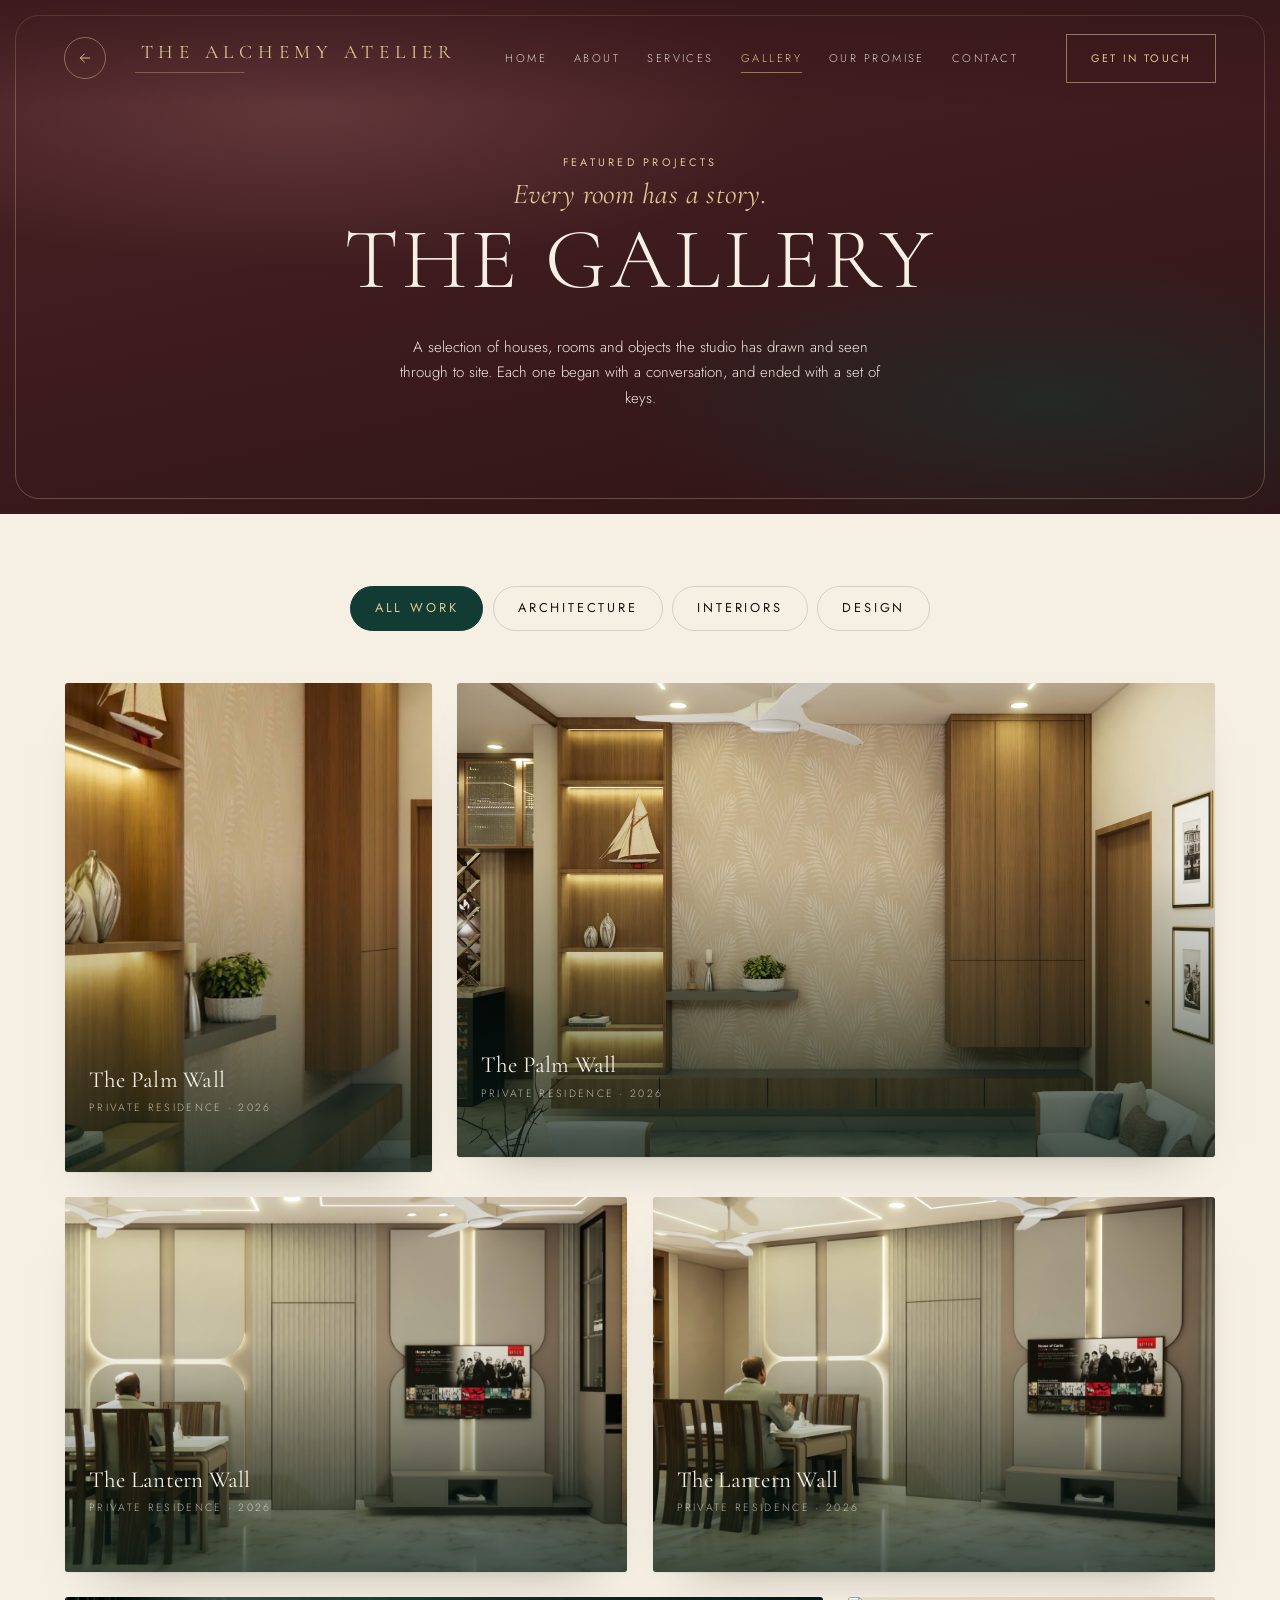
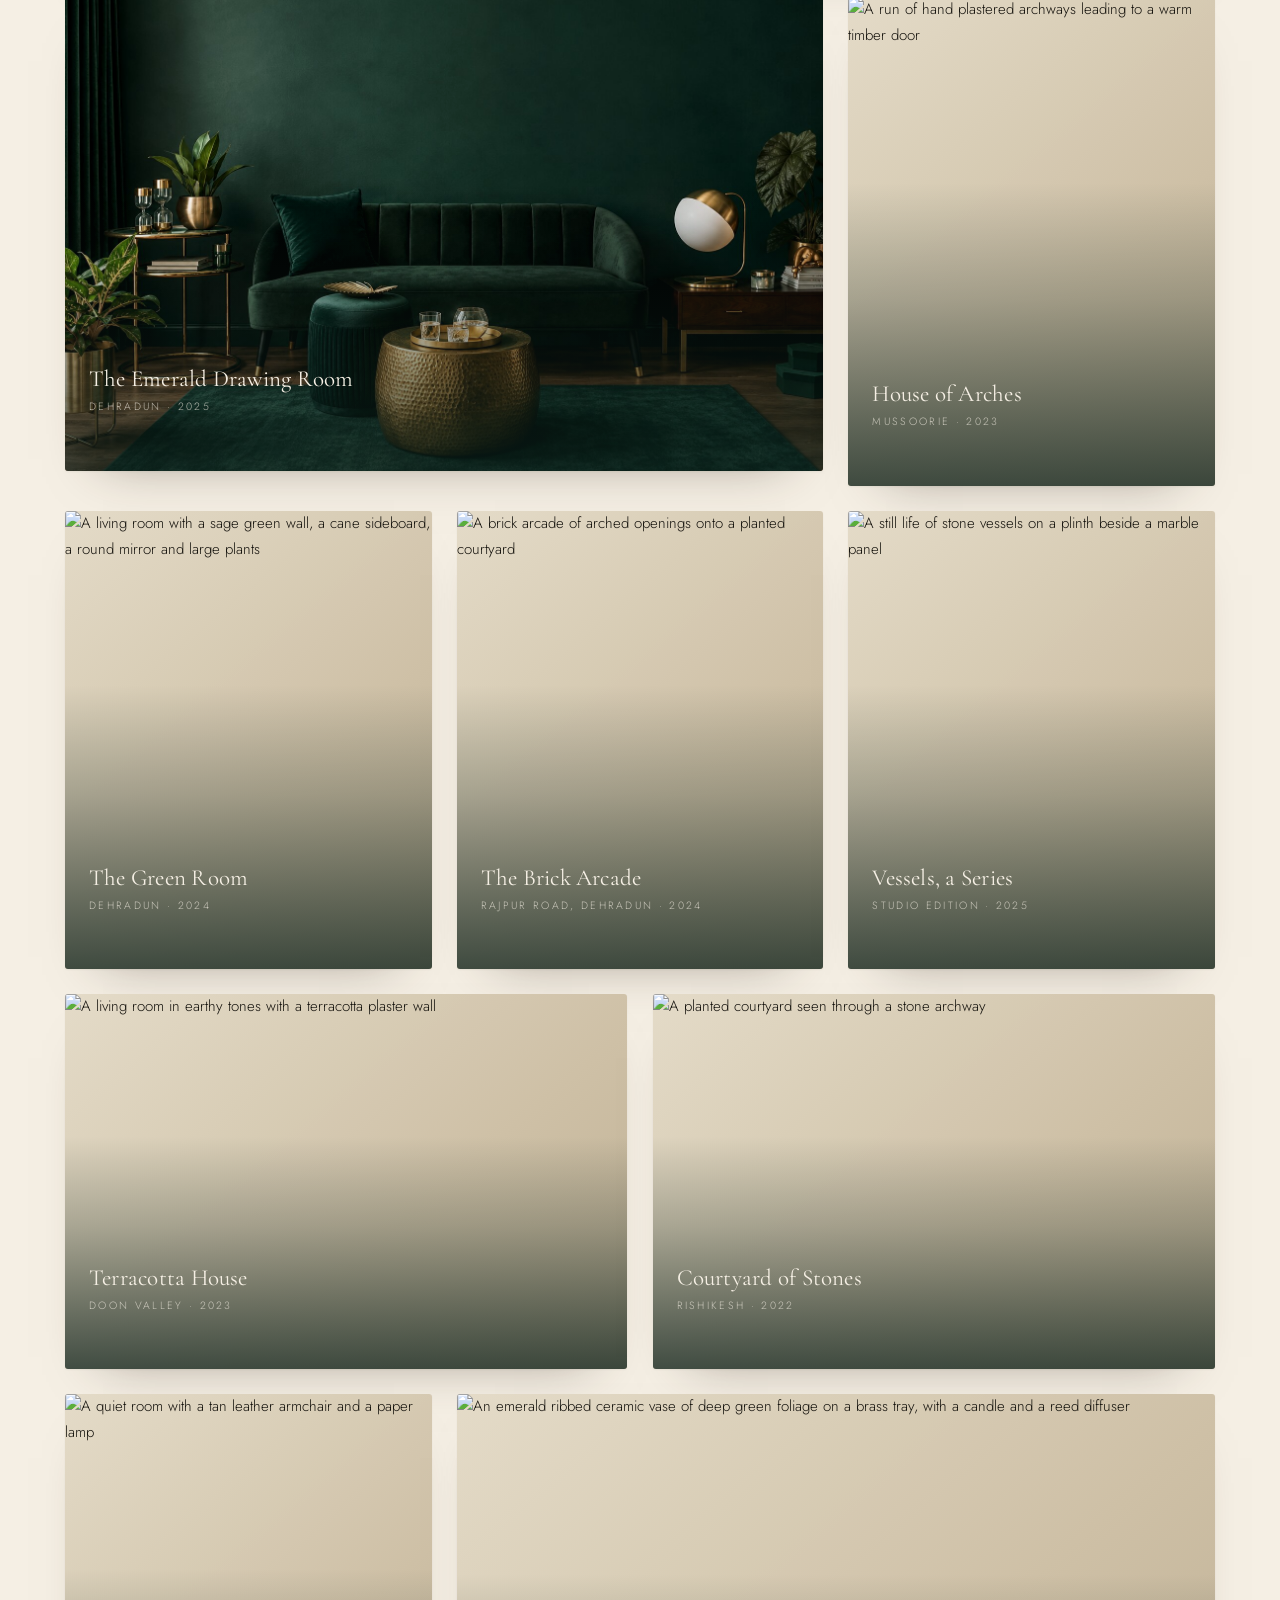
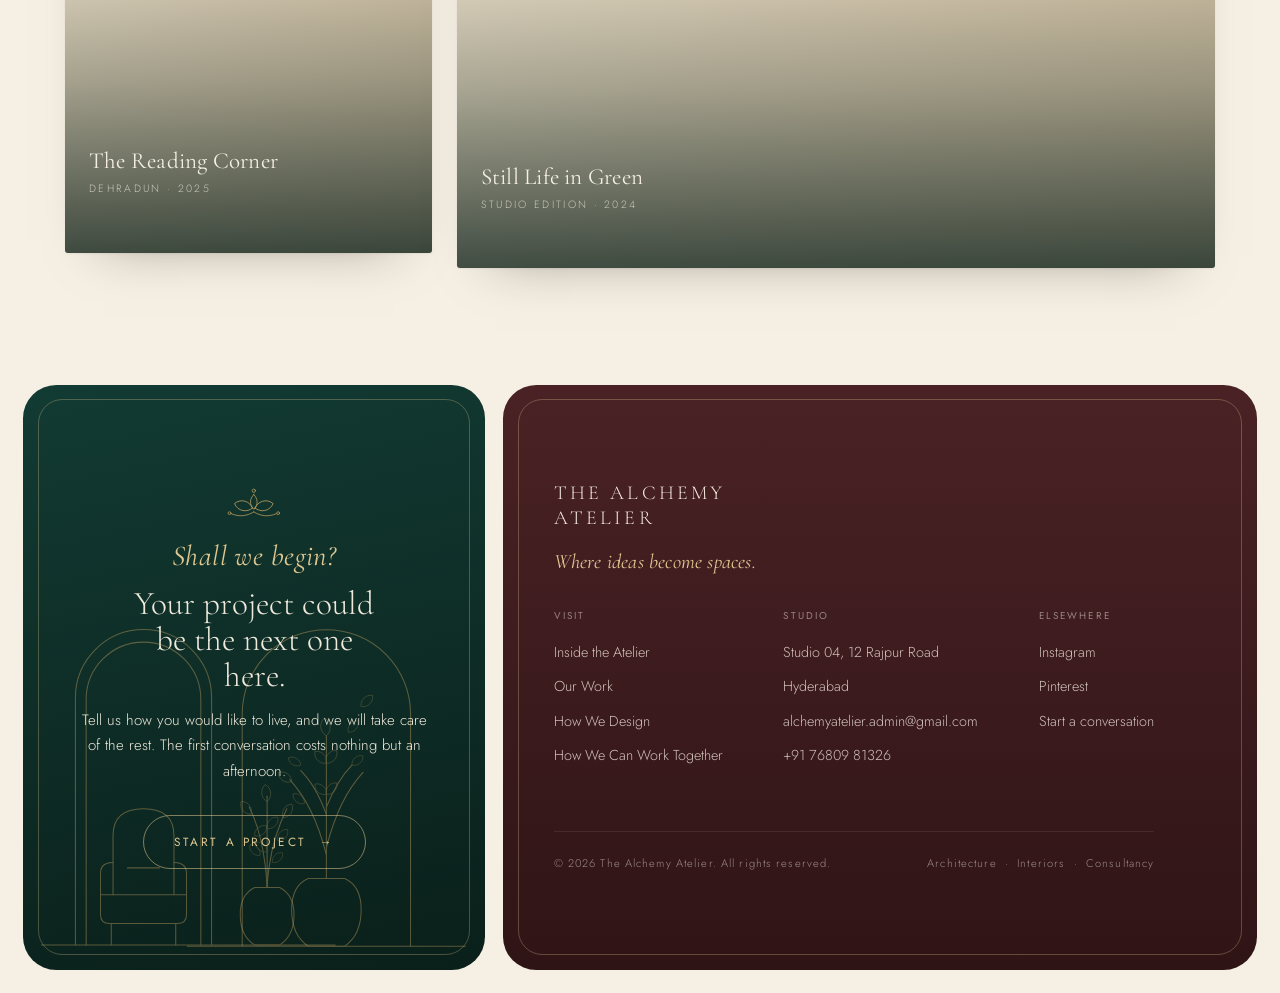
==== gallery.html @ 31952b34 "Footer: even column spacing, clear of the floating buttons" ====
<!DOCTYPE html>
<html lang="en">
<head>
<meta charset="UTF-8">
<meta name="viewport" content="width=device-width, initial-scale=1, viewport-fit=cover">
<title>Gallery · The Alchemy Atelier</title>
<meta name="description" content="Featured projects from The Alchemy Atelier: architecture, interiors and design, drawn slowly and built to age well.">
<link rel="preconnect" href="https://fonts.googleapis.com">
<link rel="preconnect" href="https://fonts.gstatic.com" crossorigin>
<link href="https://fonts.googleapis.com/css2?family=Cormorant+Garamond:ital,wght@0,300;0,400;0,500;0,600;1,300;1,400;1,500&family=Jost:wght@200;300;400;500&display=swap" rel="stylesheet">
<style>
/* ============================================================
   THE ALCHEMY ATELIER · GALLERY
   the same three surfaces as the home page: maroon at the entrance,
   cream for the work itself, emerald for the studio's voice
   ============================================================ */
:root{
  --emerald:#123B33;
  --emerald-deep:#0B2721;
  --emerald-soft:#1C5347;
  --emerald-shade:#0A1F1A;
  --maroon:#4A2225;
  --maroon-deep:#2F1416;
  --maroon-soft:#7B4A4E;
  --gold:#C0A062;
  --gold-soft:#DFC791;
  --cream:#F5EFE4;
  --cream-2:#E9E0CF;
  --cream-3:#DCD0B9;
  --ink:#17150F;

  --fg:var(--ink);
  --bg:var(--cream);
  --hair:rgba(23,21,15,.14);
  --accent:#8A6729;        /* gold, darkened so it holds up on cream */
  --bronze:#C08B4A;
  --charcoal:#2B2620;

  --serif:'Cormorant Garamond',Georgia,'Times New Roman',serif;
  --sans:'Jost',-apple-system,BlinkMacSystemFont,'Segoe UI',Helvetica,Arial,sans-serif;

  --pad:clamp(1.25rem,5vw,5.5rem);
  --sec:clamp(4.5rem,9vw,7.5rem);
  --ease:cubic-bezier(.19,1,.22,1);
  --tracking:.22em;
  --tracking-wide:.3em;
}
*{box-sizing:border-box;margin:0;padding:0}
html{-webkit-text-size-adjust:100%;scroll-behavior:smooth}
html.is-locked,body.is-locked{overflow:hidden}
body{
  background:var(--bg);color:var(--fg);
  font-family:var(--sans);font-weight:300;
  font-size:clamp(15px,1.02vw,17px);line-height:1.7;
  overflow-x:hidden;-webkit-font-smoothing:antialiased;
}
img{display:block;max-width:100%;height:auto;background:linear-gradient(140deg,#e3d9c6,#cdbfa4 60%,#bdae91)}
a{color:inherit;text-decoration:none}
button{font:inherit;color:inherit;background:none;border:0;cursor:pointer}
::selection{background:var(--gold);color:#17150F}

.wrap{max-width:1440px;margin-inline:auto;padding-inline:var(--pad)}
section{position:relative;padding-block:var(--sec)}
.sr{position:absolute;width:1px;height:1px;overflow:hidden;clip:rect(0 0 0 0);white-space:nowrap}
.t-maroon{background:var(--maroon);color:#F4E9E0}
.t-cream{background:var(--cream);color:var(--ink)}
.t-emerald{background:var(--emerald);color:#EFE9DC}
.t-maroon,.t-emerald{--accent:var(--gold);--hair:rgba(245,239,228,.16)}

.eyebrow{font-size:.68rem;letter-spacing:var(--tracking-wide);text-transform:uppercase;font-weight:400;opacity:.72}
.panel-frame{
  position:absolute;inset:clamp(9px,1.15vw,18px);z-index:6;pointer-events:none;
  border:1px solid rgba(223,199,145,.3);border-radius:clamp(13px,1.9vw,28px);
}

/* ---------- buttons ---------- */
.btn{
  --bc:currentColor;
  display:inline-flex;align-items:center;gap:.8rem;
  padding:1rem 1.9rem;border:1px solid var(--bc);border-radius:999px;
  font-size:.74rem;letter-spacing:var(--tracking);text-transform:uppercase;font-weight:400;
  position:relative;overflow:hidden;isolation:isolate;
  transition:color .6s var(--ease),border-color .6s var(--ease);
}
.btn::after{content:"";position:absolute;inset:0;z-index:-1;background:var(--gold);
  transform:scaleX(0);transform-origin:left;transition:transform .6s var(--ease)}
.btn:hover{color:#17150F;border-color:var(--gold)}
.btn:hover::after{transform:scaleX(1)}
.btn .arw{transition:transform .5s var(--ease)}
.btn:hover .arw{transform:translateX(5px)}

/* ---------- reveal ---------- */
[data-reveal]{opacity:0;transform:translateY(12px);transition:opacity .6s var(--ease),transform .6s var(--ease)}
[data-reveal].is-in{opacity:1;transform:none}
[data-reveal][data-delay="1"]{transition-delay:.06s}
[data-reveal][data-delay="2"]{transition-delay:.12s}
[data-reveal][data-delay="3"]{transition-delay:.18s}
[data-reveal][data-delay="4"]{transition-delay:.24s}
[data-reveal][data-delay="5"]{transition-delay:.3s}

/* ============================================================
   HEADER · the same chrome the home page wears
   ============================================================ */
.hdr{
  position:fixed;top:0;left:0;right:0;z-index:120;isolation:isolate;
  display:flex;align-items:center;justify-content:space-between;gap:1rem;
  /* the extra top padding keeps the button clear of the panel frame's line */
  padding:2.1rem var(--pad) 1.15rem;color:var(--cream);
  border-bottom:1px solid transparent;
  transition:transform .6s var(--ease),background .6s var(--ease),padding .6s var(--ease),border-color .6s;
}
.hdr::before{content:"";position:absolute;inset:0;z-index:-1;pointer-events:none;
  background:linear-gradient(180deg,rgba(47,20,22,.55),transparent);transition:opacity .6s var(--ease)}
.hdr.solid::before{opacity:0}
.hdr.solid{background:rgba(47,20,22,.95);backdrop-filter:blur(14px);padding-block:.85rem;
  border-color:rgba(223,199,145,.18)}
.hdr.hide{transform:translateY(-102%)}
/* the way back, in the top left corner */
.back{
  flex:none;width:42px;height:42px;border-radius:50%;display:grid;place-items:center;
  border:1px solid rgba(223,199,145,.45);color:var(--gold-soft);
  transition:background .45s var(--ease),color .45s var(--ease),border-color .45s var(--ease);
}
.back svg{width:40%;height:auto;fill:none;stroke:currentColor;stroke-width:1.4;stroke-linecap:round;stroke-linejoin:round}
.back:hover{background:var(--gold);border-color:var(--gold);color:var(--maroon-deep)}
.back:focus-visible{outline:2px solid var(--gold-soft);outline-offset:3px}
.back + .brand{margin-right:auto;margin-left:clamp(.2rem,1vw,.8rem)}
.brand{display:block;line-height:1;flex:0 0 auto}
.brand__name{display:block;font-family:var(--serif);font-weight:400;
  font-size:clamp(.95rem,1.5vw,1.22rem);letter-spacing:.3em;text-indent:.3em;
  text-transform:uppercase;color:var(--gold-soft);white-space:nowrap}
.brand__rule{display:block;width:100%;height:1px;margin-top:.62rem;background:currentColor;
  color:var(--gold);opacity:.45;transform:scaleX(.34);transform-origin:left;
  transition:transform .6s var(--ease),opacity .6s var(--ease)}
.brand:hover .brand__rule{transform:scaleX(1);opacity:.8}
@media (max-width:420px){.brand__name{letter-spacing:.2em;text-indent:.2em;font-size:.82rem}}

.nav{display:flex;flex:1;align-items:center;justify-content:center;gap:clamp(1rem,2.1vw,2.1rem)}
.nav a{font-size:.7rem;letter-spacing:var(--tracking);text-transform:uppercase;opacity:.85;
  position:relative;padding:.3rem 0;white-space:nowrap}
.nav a::after{content:"";position:absolute;left:0;bottom:0;height:1px;width:100%;background:var(--gold);
  transform:scaleX(0);transform-origin:right;transition:transform .5s var(--ease)}
.nav a:hover{opacity:1}
.nav a:hover::after{transform:scaleX(1);transform-origin:left}
.nav a.is-active{opacity:1;color:var(--gold-soft)}
.nav a.is-active::after{transform:scaleX(1);transform-origin:left;opacity:.7}
.hdr>.btn{border-radius:0;padding:.9rem 1.5rem;font-size:.68rem;
  border-color:rgba(223,199,145,.55);color:var(--gold-soft)}
.hdr>.btn:hover{color:var(--ink);border-color:var(--gold)}
.burger{display:none;width:44px;height:44px;border:1px solid rgba(223,199,145,.4);
  gap:5px;flex-direction:column;align-items:center;justify-content:center}
.burger span{display:block;width:16px;height:1px;background:currentColor;transition:.4s var(--ease)}
.burger.open span:nth-child(1){transform:translateY(3px) rotate(45deg)}
.burger.open span:nth-child(2){transform:translateY(-3px) rotate(-45deg)}

@media (max-width:1080px){
  /* the menu is a fixed panel, so the header must not become its containing
     block: a transform or a backdrop-filter here would size the panel to the
     header strip and the closed menu would hang over the page */
  .hdr{transition:background .6s var(--ease),padding .6s var(--ease),
    border-color .6s,top .6s var(--ease)}
  .hdr.solid{background:rgba(47,20,22,.97);-webkit-backdrop-filter:none;backdrop-filter:none}
  .hdr.hide{transform:none;top:-140px}
  .nav{position:fixed;inset:0;background:var(--maroon-deep);flex-direction:column;
    justify-content:center;gap:1.7rem;transform:translateY(-100%);visibility:hidden;
    transition:transform .8s var(--ease),visibility 0s linear .8s;z-index:-1;color:var(--cream)}
  .nav.open{transform:none;visibility:visible;transition:transform .8s var(--ease),visibility 0s}
  .nav a{font-size:1rem;letter-spacing:var(--tracking-wide)}
  .hdr>.btn{display:none}
  .burger{display:flex}
}

/* ============================================================
   THE ENTRANCE · a maroon band, the way the footer closes the site
   ============================================================ */
.top{
  position:relative;isolation:isolate;overflow:hidden;
  background:linear-gradient(168deg,var(--maroon) 0%,var(--maroon-deep) 100%);
  color:#F4E9E0;
  padding-block:clamp(9rem,17vh,12rem) clamp(4rem,8vw,6.5rem);
  text-align:center;
}
/* the mauve in the logo's wing, drifting behind the title */
.top::before{
  content:"";position:absolute;inset:0;z-index:-1;pointer-events:none;
  background:
    radial-gradient(58% 46% at 24% 22%,rgba(123,74,78,.55),transparent 66%),
    radial-gradient(52% 44% at 82% 78%,rgba(18,59,51,.5),transparent 64%);
}
.top__eyebrow{color:var(--gold-soft);opacity:.85}
.top__script{font-family:var(--serif);font-style:italic;font-weight:400;
  font-size:clamp(1.2rem,2.3vw,1.8rem);letter-spacing:.015em;
  line-height:1.3;color:var(--gold-soft);margin-top:.2rem}
.top__ttl{
  font-family:var(--serif);font-weight:300;text-transform:uppercase;
  font-size:clamp(2.5rem,7vw,5.4rem);line-height:1.03;letter-spacing:.045em;
  color:var(--cream);margin-top:.2rem;
}
.top__lead{max-width:56ch;margin:clamp(1.2rem,2.6vw,1.9rem) auto 0;opacity:.82}
.top__crumb{margin-top:clamp(1.6rem,3vw,2.4rem);font-size:.68rem;
  letter-spacing:var(--tracking);text-transform:uppercase;opacity:.6}
.top__crumb a:hover{color:var(--gold-soft)}
.top__crumb i{font-style:normal;margin:0 .6rem;color:var(--gold)}

/* ============================================================
   THE FILTERS
   ============================================================ */
.gal{padding-block:clamp(3rem,6vw,4.5rem) var(--sec)}
.filters{
  display:flex;flex-wrap:wrap;gap:.6rem;justify-content:center;
  margin-bottom:clamp(2rem,4vw,3.2rem);
}
.filter{
  padding:.68rem 1.5rem;border:1px solid var(--hair);border-radius:999px;
  font-size:.8rem;letter-spacing:var(--tracking);text-transform:uppercase;font-weight:400;
  color:var(--ink);opacity:1;
  transition:border-color .5s var(--ease),color .5s var(--ease),background .5s var(--ease),opacity .5s var(--ease);
}
.filter:hover{border-color:var(--bronze)}
.filter[aria-pressed="true"]{
  background:var(--emerald);border-color:var(--emerald);color:var(--gold-soft);
}
.gal__count{text-align:center;margin-bottom:clamp(1.6rem,3vw,2.4rem);
  font-size:.7rem;letter-spacing:var(--tracking);text-transform:uppercase;opacity:.5}

/* ============================================================
   THE GRID · twelve columns, tiles of three widths
   ============================================================ */
.grid{display:grid;grid-template-columns:repeat(12,1fr);gap:clamp(.9rem,1.8vw,1.6rem)}
.tile{grid-column:span 4;position:relative}
.tile--wide{grid-column:span 8}
.tile--half{grid-column:span 6}
@media (max-width:1024px){
  .tile,.tile--wide,.tile--half{grid-column:span 6}
}
@media (max-width:620px){
  .tile,.tile--wide,.tile--half{grid-column:span 12}
}
/* a filtered-out tile leaves the flow, but only after it has faded */
.tile.is-out{display:none}

.tile__btn{
  display:block;width:100%;text-align:left;position:relative;
  border:1px solid transparent;border-radius:4px;
  transition:transform .7s var(--ease);
}
.tile__btn:focus-visible{outline:2px solid var(--accent);outline-offset:4px}
.tile__fig{
  position:relative;overflow:hidden;border-radius:3px;
  aspect-ratio:var(--ar,4/5);
  box-shadow:0 1px 2px rgba(58,44,34,.06),0 26px 50px -38px rgba(58,44,34,.5);
}
.tile__fig img{
  width:100%;height:100%;object-fit:cover;
  /* it sits at its own size, so the whole of the zoom is seen on hover */
  transform:scale(1);filter:saturate(.95) contrast(1.02);
  transition:transform .9s var(--ease),filter .8s var(--ease);
}
/* the emerald rises out of the foot of the picture, carrying the name */
.tile__fig::after{
  content:"";position:absolute;inset:0;pointer-events:none;
  background:linear-gradient(180deg,transparent 38%,rgba(10,31,26,.28) 62%,rgba(10,31,26,.86) 100%);
  opacity:.85;transition:opacity .8s var(--ease);
}
.tile__frame{
  position:absolute;inset:10px;z-index:3;pointer-events:none;
  border:1px solid rgba(223,199,145,.42);border-radius:2px;
  opacity:0;transform:scale(1.02);
  transition:opacity .7s var(--ease),transform .7s var(--ease);
}
.tile__tag{
  position:absolute;top:14px;left:14px;z-index:3;
  padding:.36rem .8rem;border:1px solid rgba(223,199,145,.5);border-radius:999px;
  background:rgba(10,31,26,.5);color:var(--gold-soft);
  font-size:.6rem;letter-spacing:var(--tracking);text-transform:uppercase;
  opacity:0;transform:translateY(-6px);
  transition:opacity .6s var(--ease),transform .6s var(--ease);
}
.tile__cap{
  position:absolute;left:0;right:0;bottom:0;z-index:3;
  padding:clamp(1rem,2vw,1.5rem);color:var(--cream);
}
.tile__name{font-family:var(--serif);font-weight:400;
  font-size:clamp(1.15rem,1.8vw,1.6rem);line-height:1.15;letter-spacing:.01em}
.tile__meta{margin-top:.35rem;font-size:.66rem;letter-spacing:var(--tracking);
  text-transform:uppercase;opacity:.7}
.tile__more{
  display:inline-flex;align-items:center;gap:.5rem;margin-top:.7rem;
  font-size:.62rem;letter-spacing:var(--tracking);text-transform:uppercase;
  color:var(--gold-soft);opacity:0;transform:translateY(6px);
  transition:opacity .6s var(--ease),transform .6s var(--ease);
}
@media (hover:hover){
  .tile__btn:hover .tile__fig img{transform:scale(1.11);filter:saturate(1) contrast(1.04)}
  .tile__btn:hover .tile__fig::after{opacity:1}
  .tile__btn:hover .tile__frame{opacity:1;transform:none}
  .tile__btn:hover .tile__tag{opacity:1;transform:none}
  .tile__btn:hover .tile__more{opacity:1;transform:none}
}
/* without hover the marks simply stay on, so nothing is hidden on a phone */
@media (hover:none){
  .tile__frame,.tile__tag{opacity:1;transform:none}
}

/* ============================================================
   THE LIGHTBOX
   ============================================================ */
.lb{
  position:fixed;inset:0;z-index:200;display:grid;place-items:center;
  /* the foot is kept clear so the caption never runs into the counter */
  padding:clamp(1rem,4vw,3rem) clamp(1rem,4vw,3rem) clamp(3.4rem,7vh,4.6rem);
  background:rgba(10,31,26,.96);
  opacity:0;visibility:hidden;
  transition:opacity .5s var(--ease),visibility 0s linear .5s;
}
.lb.open{opacity:1;visibility:visible;transition:opacity .5s var(--ease),visibility 0s}
.lb__frame{position:absolute;inset:clamp(9px,1.15vw,18px);pointer-events:none;
  border:1px solid rgba(223,199,145,.22);border-radius:clamp(13px,1.9vw,28px)}
.lb__fig{
  max-width:min(1100px,100%);max-height:78vh;display:grid;place-items:center;
  transform:translateY(14px) scale(.985);transition:transform .6s var(--ease);
}
.lb.open .lb__fig{transform:none}
.lb__fig img{max-height:58vh;width:auto;object-fit:contain;
  border:1px solid rgba(223,199,145,.28);box-shadow:0 60px 120px -50px rgba(0,0,0,.9)}
.lb__cap{margin-top:1.2rem;text-align:center;color:var(--cream)}
.lb__name{font-family:var(--serif);font-weight:300;font-size:clamp(1.4rem,3vw,2.2rem);line-height:1.15}
.lb__meta{margin-top:.4rem;font-size:.66rem;letter-spacing:var(--tracking);
  text-transform:uppercase;color:var(--gold-soft);opacity:.85}
.lb__note{margin-top:.7rem;max-width:56ch;margin-inline:auto;opacity:.72;font-size:.95rem}
.lb__btn{
  position:absolute;width:52px;height:52px;border:1px solid rgba(223,199,145,.4);
  border-radius:50%;color:var(--gold-soft);display:grid;place-items:center;
  transition:background .5s var(--ease),color .5s var(--ease),border-color .5s var(--ease)}
.lb__btn:hover{background:var(--gold);color:var(--emerald-deep);border-color:var(--gold)}
.lb__btn svg{width:20px;height:20px;fill:none;stroke:currentColor;stroke-width:1.4;
  stroke-linecap:round;stroke-linejoin:round}
.lb__close{top:clamp(1.2rem,3vw,2.2rem);right:clamp(1.2rem,3vw,2.2rem)}
.lb__prev{left:clamp(.6rem,2vw,2.2rem);top:50%;transform:translateY(-50%)}
.lb__next{right:clamp(.6rem,2vw,2.2rem);top:50%;transform:translateY(-50%)}
.lb__n{position:absolute;bottom:clamp(1.2rem,3vw,2.2rem);left:50%;transform:translateX(-50%);
  font-size:.66rem;letter-spacing:var(--tracking);color:var(--cream);opacity:.5}
@media (max-width:900px){
  .lb__fig img{max-height:46vh}
  .lb__btn{width:44px;height:44px}
  /* the arrows used to float over the picture. on a phone the picture fills
     the screen, so they sat on the very thing you opened. they drop below it
     instead, either side of the counter, and within reach of a thumb */
  .lb{padding-bottom:clamp(5rem,11vh,6.2rem)}
  .lb__prev,.lb__next{top:auto;bottom:clamp(1rem,2.4vh,1.4rem);transform:none}
  .lb__prev{left:50%;right:auto;margin-left:-84px}
  .lb__next{right:50%;left:auto;margin-right:-84px}
  /* the counter sits between them, centred on the same line */
  .lb__n{bottom:clamp(1rem,2.4vh,1.4rem);height:44px;display:grid;place-items:center}
}

/* ============================================================
   THE CLOSING INVITATION
   ============================================================ */
.invite{
  position:relative;isolation:isolate;overflow:hidden;text-align:center;
  background:linear-gradient(168deg,var(--emerald) 0%,var(--emerald-shade) 100%);
  color:#EFE9DC;
  /* a turned box, like the footer, with a breath of cream between the two */
  border-radius:clamp(20px,2.6vw,40px);
  margin-bottom:clamp(1.1rem,2.6vw,2.2rem);
}
.invite__script{font-family:var(--serif);font-style:italic;font-weight:400;
  font-size:clamp(1.2rem,2.3vw,1.8rem);letter-spacing:.015em;color:var(--gold-soft)}
.invite__ttl{font-family:var(--serif);font-weight:300;font-size:clamp(2rem,4.4vw,3.4rem);
  line-height:1.08;margin-top:.3rem;max-width:18ch;margin-inline:auto}
.invite__lead{max-width:52ch;margin:.9rem auto 0;opacity:.8}
.invite .btn{margin-top:clamp(1.3rem,2.4vw,1.9rem);border-color:rgba(223,199,145,.55);color:var(--gold-soft)}
/* the room drawn in gold line, the way a plan is drawn before it is built:
   an arched mirror with a chair standing in it on one side, a niche and a
   vase of branches on the other, and a fleuron over the invitation */
.invite{padding-block:clamp(3rem,5.5vw,4.6rem)}
.invite .wrap{position:relative;z-index:2}
.invite__crest{
  display:block;width:clamp(72px,7vw,104px);height:auto;
  margin:0 auto clamp(.3rem,.8vw,.6rem);color:var(--gold);opacity:.85;
}
.invite__art{
  position:absolute;bottom:0;z-index:0;pointer-events:none;
  height:min(78%,430px);width:auto;color:var(--gold);opacity:.44;
}
.invite__art--l{left:clamp(-2.5rem,1vw,3rem)}
.invite__art--r{right:clamp(-2.5rem,1vw,3rem)}
.invite__art .ln,.invite__crest .ln{
  fill:none;stroke:currentColor;stroke-width:1.15;stroke-linecap:round;stroke-linejoin:round;
}
.invite__art .lv use{fill:none;stroke:currentColor;stroke-width:1.05;opacity:.9}
/* it steps back as the band narrows, and leaves the copy alone on a phone */
@media (max-width:1180px){.invite__art{opacity:.26;height:min(62%,330px)}}
@media (max-width:860px){.invite__art{display:none}}

/* ============================================================
   FOOTER
   ============================================================ */
.foot{
  position:relative;isolation:isolate;overflow:hidden;
  border-radius:clamp(20px,2.6vw,40px) clamp(20px,2.6vw,40px) 0 0;
  padding-block:clamp(3.5rem,8vw,6rem);
  background:linear-gradient(180deg,var(--maroon) 0%,var(--maroon-deep) 100%);
  color:#F4E9E0;
}
.foot>.panel-frame{
  inset:clamp(9px,1.15vw,18px) clamp(9px,1.15vw,18px) 0;
  border-bottom:0;border-radius:clamp(13px,1.9vw,28px) clamp(13px,1.9vw,28px) 0 0;
}
/* every column as wide as its words, with the space shared out evenly between them */
.foot__top{display:grid;grid-template-columns:repeat(4,auto);justify-content:space-between;
  gap:clamp(1.6rem,4vw,3rem)}
@media (max-width:820px){
  .foot__top{grid-template-columns:repeat(auto-fit,minmax(min(100%,190px),1fr));gap:2rem 1.6rem}
  .foot__top>:first-child{grid-column:1/-1}
}
.foot h5{font-size:.62rem;letter-spacing:var(--tracking);text-transform:uppercase;
  opacity:.5;margin-bottom:1rem;font-weight:400}
.foot ul{list-style:none;display:grid;gap:.6rem;font-size:.9rem;opacity:.8;overflow-wrap:anywhere}
/* the address and number are read whole, never broken across lines */
#footMail,#footTel{white-space:nowrap}
.foot li a:hover{color:var(--gold)}
.foot__mark{font-family:var(--serif);font-size:clamp(1.3rem,2.6vw,2rem);font-weight:300;
  letter-spacing:.2em;line-height:1.3}
.foot__hand{font-family:var(--serif);font-style:italic;font-weight:400;font-size:1.28rem;
  line-height:1.4;letter-spacing:.01em;color:var(--gold-soft);margin-top:1rem}
.foot__bar{margin-top:clamp(2.5rem,6vw,4rem);padding-top:1.4rem;border-top:1px solid rgba(245,239,228,.16);
  display:flex;justify-content:space-between;gap:1rem;flex-wrap:wrap;
  font-size:.7rem;opacity:.55;letter-spacing:.1em}

/* ============================================================
   THE FLOATING WAYS TO TALK · held back until the foot of the page
   ============================================================ */
.wa{
  /* set in from the edge by the footer's gold side line and a little more,
     so the buttons sit inside its frame rather than across it */
  position:fixed;right:calc(clamp(10px,1.8vw,30px) + clamp(9px,1.15vw,18px) + 12px);bottom:calc(clamp(10px,1.8vw,30px) + clamp(9px,1.15vw,18px) + 14px);z-index:130;
  display:flex;flex-direction:column;align-items:flex-end;gap:.7rem;
  opacity:0;transform:translateY(18px);transition:.8s var(--ease);pointer-events:none;
}
.wa.on{opacity:1;transform:none;pointer-events:auto}
.wa__btn{
  width:52px;height:52px;border-radius:50%;
  background:var(--emerald);color:var(--gold-soft);
  border:1px solid rgba(223,199,145,.35);
  display:grid;place-items:center;position:relative;
  box-shadow:0 18px 34px -18px rgba(0,0,0,.7);
  transition:background .5s var(--ease),color .5s var(--ease),border-color .5s var(--ease),transform .5s var(--ease);
}
.wa__btn:hover{background:var(--gold);color:var(--emerald-deep);border-color:var(--gold);transform:translateY(-2px)}
.wa__btn:focus-visible{outline:2px solid var(--gold);outline-offset:3px}
.wa__btn svg{width:22px;height:22px;fill:none;stroke:currentColor;stroke-width:1.4;
  stroke-linecap:round;stroke-linejoin:round}
.wa__btn--wa svg{width:25px;height:25px;fill:currentColor;stroke:none}
.wa__lbl{
  position:absolute;right:calc(100% + .7rem);top:50%;transform:translate(6px,-50%);
  white-space:nowrap;padding:.45rem .8rem;border-radius:999px;
  background:var(--emerald-deep);color:var(--gold-soft);border:1px solid rgba(223,199,145,.3);
  font-size:.62rem;letter-spacing:var(--tracking);text-transform:uppercase;
  opacity:0;pointer-events:none;transition:opacity .4s var(--ease),transform .4s var(--ease);
}
.wa__btn:hover .wa__lbl,.wa__btn:focus-visible .wa__lbl{opacity:1;transform:translateY(-50%)}
@media (max-width:640px){
  .wa{gap:.55rem}
  .wa__btn{width:46px;height:46px}
  .wa__btn svg{width:19px;height:19px}
  .wa__btn--wa svg{width:22px;height:22px}
  .wa__lbl{display:none}
}

@media (prefers-reduced-motion:reduce){
  html{scroll-behavior:auto}
  *,*::before,*::after{animation-duration:.001ms !important;transition-duration:.15s !important}
  [data-reveal]{opacity:1;transform:none}
}

/* ============================================================
   THE CLOSING PAIR · the invitation and the footer stand beside one
   another. as a full width band the emerald read as a shallow strip;
   given a column it has the proportions of the panels above it
   ============================================================ */
.close{
  display:grid;grid-template-columns:minmax(0,.38fr) minmax(0,.62fr);
  gap:clamp(10px,1.4vw,20px);align-items:stretch;
  margin:0 clamp(10px,1.8vw,30px) clamp(10px,1.8vw,30px);
}
@media (max-width:1040px){.close{grid-template-columns:minmax(0,1fr)}}
.close > .invite,.close > .foot{margin:0;border-radius:clamp(20px,2.6vw,40px)}
/* the invitation fills a tall panel now, so its words sit in the middle of it */
.close > .invite{display:grid;align-items:center}
/* the footer's frame closes on all four sides, following its new corner */
.close > .foot > .panel-frame{
  inset:clamp(9px,1.15vw,18px);border-bottom:1px solid rgba(223,199,145,.3);
  border-radius:clamp(13px,1.9vw,28px);
}
/* both panels are narrower than the page, so they carry their own gutter
   rather than the full page pad */
.close .wrap{max-width:none;padding-inline:clamp(1.4rem,2.6vw,2.8rem)}
/* the footer's words keep the same distance from its gold frame as on the home page */
.close .foot>.wrap{padding-inline:calc(clamp(9px,1.15vw,18px) + clamp(1.75rem,2.8vw,2.6rem))}
/* the floating buttons ride the right edge, so the words stop short of them */
@media (min-width:821px){.close .foot>.wrap{padding-right:calc(clamp(9px,1.15vw,18px) + 52px + 12px + 1.5rem)}}
.close .foot__top{gap:clamp(1.2rem,2.4vw,2rem)}
/* beside the invitation the footer is narrow, so until there is room for all
   four columns the name takes its own line and the three lists sit under it */
@media (min-width:821px) and (max-width:1400px){
  .close .foot__top{grid-template-columns:repeat(3,auto)}
  .close .foot__top>:first-child{grid-column:1/-1}
}
/* the studio's name has a narrower column to sit in, so it is set smaller
   rather than broken across three lines */
.close .foot__mark{font-size:clamp(1.15rem,1.55vw,1.55rem);letter-spacing:.16em}
.close > .invite .invite__ttl{font-size:clamp(1.8rem,2.6vw,2.6rem);max-width:16ch}
.close > .invite .invite__lead{max-width:40ch}
</style>
</head>
<body>

<header class="hdr" id="hdr">
  <a class="back" id="back" href="index.html" aria-label="Back">
    <svg viewBox="0 0 24 24" aria-hidden="true" focusable="false"><path d="M19 12H5M11 6l-6 6 6 6"/></svg>
  </a>
  <a class="brand" href="index.html#top" aria-label="The Alchemy Atelier, home">
    <span class="brand__name">The Alchemy Atelier</span>
    <span class="brand__rule" aria-hidden="true"></span>
  </a>
  <nav class="nav" id="nav" aria-label="Primary">
    <a href="index.html#top">Home</a>
    <a href="index.html#about">About</a>
    <a href="index.html#services">Services</a>
    <a href="gallery.html" class="is-active" aria-current="page">Gallery</a>
    <a href="index.html#trust">Our promise</a>
    <a href="index.html#talk">Contact</a>
  </nav>
  <a href="index.html#talk" class="btn">Get in touch</a>
  <button class="burger" id="burger" aria-label="Menu" aria-expanded="false" aria-controls="nav"><span></span><span></span></button>
</header>

<main id="top">

<!-- ============================================================ THE ENTRANCE ============================================================ -->
<section class="top">
  <span class="panel-frame" aria-hidden="true"></span>
  <div class="wrap">
    <p class="eyebrow top__eyebrow" data-reveal>Featured Projects</p>
    <p class="top__script" data-reveal data-delay="1">Every room has a story.</p>
    <h1 class="top__ttl" data-reveal data-delay="2">The Gallery</h1>
    <p class="top__lead" data-reveal data-delay="3">A selection of houses, rooms and objects the studio has drawn and seen through to site. Each one began with a conversation, and ended with a set of keys.</p>

  </div>
</section>

<!-- ============================================================ THE WORK ============================================================ -->
<section class="gal t-cream" id="work">
  <div class="wrap">

    <div class="filters" role="group" aria-label="Filter the gallery by discipline" data-reveal>
      <button class="filter" type="button" data-filter="all" aria-pressed="true">All work</button>
      <button class="filter" type="button" data-filter="architecture" aria-pressed="false">Architecture</button>
      <button class="filter" type="button" data-filter="interiors" aria-pressed="false">Interiors</button>
      <button class="filter" type="button" data-filter="design" aria-pressed="false">Design</button>
    </div>



    <div class="grid" id="grid">
      <!-- the studio's own work leads the wall: two residences, two views of each -->
      <article class="tile" data-cat="interiors" data-reveal>
        <button class="tile__btn" type="button" data-i="0">
          <figure class="tile__fig" style="--ar:3/4">
            <img src="Gallery/gallery-lit-timber-shelving.jpeg" alt="Timber shelving lit from within, holding a model yacht, glass vases and a small plant against palm leaf wallpaper" loading="lazy">
            <span class="tile__frame" aria-hidden="true"></span>
            <span class="tile__tag">Interiors</span>
            <figcaption class="tile__cap">
              <h2 class="tile__name">The Palm Wall</h2>
              <p class="tile__meta">Private residence &middot; 2026</p>
              <span class="tile__more">View project <span aria-hidden="true">&rarr;</span></span>
            </figcaption>
          </figure>
        </button>
      </article>
      <article class="tile tile--wide" data-cat="interiors" data-reveal data-delay="1">
        <button class="tile__btn" type="button" data-i="1">
          <figure class="tile__fig" style="--ar:16/10">
            <img src="Gallery/gallery-palm-wallpaper-living-room.jpeg" alt="A living room wall of palm leaf wallpaper between lit timber shelving, a tall timber cabinet and a floating console" loading="lazy">
            <span class="tile__frame" aria-hidden="true"></span>
            <span class="tile__tag">Interiors</span>
            <figcaption class="tile__cap">
              <h2 class="tile__name">The Palm Wall</h2>
              <p class="tile__meta">Private residence &middot; 2026</p>
              <span class="tile__more">View project <span aria-hidden="true">&rarr;</span></span>
            </figcaption>
          </figure>
        </button>
      </article>
      <article class="tile tile--half" data-cat="interiors" data-reveal>
        <button class="tile__btn" type="button" data-i="2">
          <figure class="tile__fig" style="--ar:3/2">
            <img src="Gallery/gallery-backlit-panels-living-dining.jpeg" alt="A living and dining room with backlit wall panels, a fluted concealed door and a floating television console" loading="lazy">
            <span class="tile__frame" aria-hidden="true"></span>
            <span class="tile__tag">Interiors</span>
            <figcaption class="tile__cap">
              <h2 class="tile__name">The Lantern Wall</h2>
              <p class="tile__meta">Private residence &middot; 2026</p>
              <span class="tile__more">View project <span aria-hidden="true">&rarr;</span></span>
            </figcaption>
          </figure>
        </button>
      </article>
      <article class="tile tile--half" data-cat="interiors" data-reveal data-delay="1">
        <button class="tile__btn" type="button" data-i="3">
          <figure class="tile__fig" style="--ar:3/2">
            <img src="Gallery/gallery-backlit-panels-from-dining.jpeg" alt="The same backlit panelled wall seen from the dining table, with a fluted door set flush between the panels" loading="lazy">
            <span class="tile__frame" aria-hidden="true"></span>
            <span class="tile__tag">Interiors</span>
            <figcaption class="tile__cap">
              <h2 class="tile__name">The Lantern Wall</h2>
              <p class="tile__meta">Private residence &middot; 2026</p>
              <span class="tile__more">View project <span aria-hidden="true">&rarr;</span></span>
            </figcaption>
          </figure>
        </button>
      </article>

      <article class="tile tile--wide" data-cat="interiors" data-reveal>
        <button class="tile__btn" type="button" data-i="4">
          <figure class="tile__fig" style="--ar:16/10">
            <img src="Gallery/hero-green-drawing-room.jpg" alt="A deep green drawing room with a velvet sofa, a hammered brass table and brass side tables" loading="lazy">
            <span class="tile__frame" aria-hidden="true"></span>
            <span class="tile__tag">Interiors</span>
            <figcaption class="tile__cap">
              <h2 class="tile__name">The Emerald Drawing Room</h2>
              <p class="tile__meta">Dehradun &middot; 2025</p>
              <span class="tile__more">View project <span aria-hidden="true">&rarr;</span></span>
            </figcaption>
          </figure>
        </button>
      </article>

      <article class="tile" data-cat="architecture" data-reveal data-delay="1">
        <button class="tile__btn" type="button" data-i="5">
          <figure class="tile__fig" style="--ar:3/4">
            <img src="https://images.unsplash.com/photo-1762788229812-8ad2e9bd23ea?auto=format&fit=crop&w=900&q=85" alt="A run of hand plastered archways leading to a warm timber door" loading="lazy">
            <span class="tile__frame" aria-hidden="true"></span>
            <span class="tile__tag">Architecture</span>
            <figcaption class="tile__cap">
              <h2 class="tile__name">House of Arches</h2>
              <p class="tile__meta">Mussoorie &middot; 2023</p>
              <span class="tile__more">View project <span aria-hidden="true">&rarr;</span></span>
            </figcaption>
          </figure>
        </button>
      </article>

      <article class="tile" data-cat="interiors" data-reveal>
        <button class="tile__btn" type="button" data-i="6">
          <figure class="tile__fig" style="--ar:4/5">
            <img src="https://images.unsplash.com/photo-1616046229478-9901c5536a45?auto=format&fit=crop&w=1200&q=85" alt="A living room with a sage green wall, a cane sideboard, a round mirror and large plants" loading="lazy">
            <span class="tile__frame" aria-hidden="true"></span>
            <span class="tile__tag">Interiors</span>
            <figcaption class="tile__cap">
              <h2 class="tile__name">The Green Room</h2>
              <p class="tile__meta">Dehradun &middot; 2024</p>
              <span class="tile__more">View project <span aria-hidden="true">&rarr;</span></span>
            </figcaption>
          </figure>
        </button>
      </article>

      <article class="tile" data-cat="architecture" data-reveal data-delay="1">
        <button class="tile__btn" type="button" data-i="7">
          <figure class="tile__fig" style="--ar:4/5">
            <img src="https://images.unsplash.com/photo-1764322410311-3f7d5d8ffb92?auto=format&fit=crop&w=1000&q=85" alt="A brick arcade of arched openings onto a planted courtyard" loading="lazy">
            <span class="tile__frame" aria-hidden="true"></span>
            <span class="tile__tag">Architecture</span>
            <figcaption class="tile__cap">
              <h2 class="tile__name">The Brick Arcade</h2>
              <p class="tile__meta">Rajpur Road, Dehradun &middot; 2024</p>
              <span class="tile__more">View project <span aria-hidden="true">&rarr;</span></span>
            </figcaption>
          </figure>
        </button>
      </article>

      <article class="tile" data-cat="design" data-reveal data-delay="2">
        <button class="tile__btn" type="button" data-i="8">
          <figure class="tile__fig" style="--ar:4/5">
            <img src="https://images.unsplash.com/photo-1782392399192-0828e79a941b?auto=format&fit=crop&w=1000&q=85" alt="A still life of stone vessels on a plinth beside a marble panel" loading="lazy">
            <span class="tile__frame" aria-hidden="true"></span>
            <span class="tile__tag">Design</span>
            <figcaption class="tile__cap">
              <h2 class="tile__name">Vessels, a Series</h2>
              <p class="tile__meta">Studio edition &middot; 2025</p>
              <span class="tile__more">View project <span aria-hidden="true">&rarr;</span></span>
            </figcaption>
          </figure>
        </button>
      </article>

      <article class="tile tile--half" data-cat="interiors" data-reveal>
        <button class="tile__btn" type="button" data-i="9">
          <figure class="tile__fig" style="--ar:3/2">
            <img src="https://images.unsplash.com/photo-1750325276350-a8e23c1fc32c?auto=format&fit=crop&w=1200&q=85" alt="A living room in earthy tones with a terracotta plaster wall" loading="lazy">
            <span class="tile__frame" aria-hidden="true"></span>
            <span class="tile__tag">Interiors</span>
            <figcaption class="tile__cap">
              <h2 class="tile__name">Terracotta House</h2>
              <p class="tile__meta">Doon Valley &middot; 2023</p>
              <span class="tile__more">View project <span aria-hidden="true">&rarr;</span></span>
            </figcaption>
          </figure>
        </button>
      </article>

      <article class="tile tile--half" data-cat="architecture" data-reveal data-delay="1">
        <button class="tile__btn" type="button" data-i="10">
          <figure class="tile__fig" style="--ar:3/2">
            <img src="https://images.unsplash.com/photo-1776948484184-c7a3a7826ec2?auto=format&fit=crop&w=1200&q=85" alt="A planted courtyard seen through a stone archway" loading="lazy">
            <span class="tile__frame" aria-hidden="true"></span>
            <span class="tile__tag">Architecture</span>
            <figcaption class="tile__cap">
              <h2 class="tile__name">Courtyard of Stones</h2>
              <p class="tile__meta">Rishikesh &middot; 2022</p>
              <span class="tile__more">View project <span aria-hidden="true">&rarr;</span></span>
            </figcaption>
          </figure>
        </button>
      </article>

      <article class="tile" data-cat="interiors" data-reveal>
        <button class="tile__btn" type="button" data-i="11">
          <figure class="tile__fig" style="--ar:4/5">
            <img src="https://images.unsplash.com/photo-1691036562015-56ebf6648f8c?auto=format&fit=crop&w=1000&q=85" alt="A quiet room with a tan leather armchair and a paper lamp" loading="lazy">
            <span class="tile__frame" aria-hidden="true"></span>
            <span class="tile__tag">Interiors</span>
            <figcaption class="tile__cap">
              <h2 class="tile__name">The Reading Corner</h2>
              <p class="tile__meta">Dehradun &middot; 2025</p>
              <span class="tile__more">View project <span aria-hidden="true">&rarr;</span></span>
            </figcaption>
          </figure>
        </button>
      </article>

      <article class="tile tile--wide" data-cat="design" data-reveal data-delay="1">
        <button class="tile__btn" type="button" data-i="12">
          <figure class="tile__fig" style="--ar:16/10">
            <img src="https://i.pinimg.com/1200x/e0/3c/39/e03c390e50527bc2afa3ab2bdd454c3f.jpg" alt="An emerald ribbed ceramic vase of deep green foliage on a brass tray, with a candle and a reed diffuser" loading="lazy">
            <span class="tile__frame" aria-hidden="true"></span>
            <span class="tile__tag">Design</span>
            <figcaption class="tile__cap">
              <h2 class="tile__name">Still Life in Green</h2>
              <p class="tile__meta">Studio edition &middot; 2024</p>
              <span class="tile__more">View project <span aria-hidden="true">&rarr;</span></span>
            </figcaption>
          </figure>
        </button>
      </article>

    </div>

    <p class="gal__count" id="empty" hidden>Nothing under that heading yet. Try another.</p>

  </div>
</section>

<!-- ============================================================ THE CLOSING INVITATION ============================================================ -->
<div class="close">
<section class="invite">
  <span class="panel-frame" aria-hidden="true"></span>

  <!-- the arched mirror, the chair standing in it, and a vase on the floor -->
  <svg class="invite__art invite__art--l" viewBox="0 0 340 480" aria-hidden="true" focusable="false">
    <defs><path id="lfL" d="M0 0C6-9 21-11 29 0C21 11 6 9 0 0Z"/></defs>
    <g class="ln">
      <path d="M6 452H334"/>
      <path d="M44 452V176a76 76 0 0 1 152 0v276"/>
      <path d="M56 452V178a64 64 0 0 1 128 0v274"/>
      <!-- the chair standing in it: back, arms, seat, four legs -->
      <path d="M86 396V330q0-30 34-30t34 30v66"/>
      <path d="M72 396v-24q0-12 14-12"/>
      <path d="M168 396v-24q0-12-14-12"/>
      <path d="M72 396h96"/>
      <path d="M72 396v22q0 10 10 10h76q10 0 10-10v-22"/>
      <path d="M84 428v24"/>
      <path d="M156 428v24"/>
      <path d="M102 366h36"/>
      <!-- the vase, and what is standing in it -->
      <path d="M244 452q-16-10-16-34 0-22 16-30h28q16 8 16 30 0 24-16 34z"/>
      <path d="M246 388h24"/>
      <path d="M258 388C256 350 250 322 238 298"/>
      <path d="M258 388c2-38 10-64 22-88"/>
      <path d="M258 388V286"/>
    </g>
    <g class="lv">
      <use href="#lfL" transform="translate(240 306) rotate(-128) scale(.62)"/>
      <use href="#lfL" transform="translate(244 330) rotate(-38) scale(.6)"/>
      <use href="#lfL" transform="translate(250 352) rotate(-134) scale(.56)"/>
      <use href="#lfL" transform="translate(258 292) rotate(-96) scale(.66)"/>
      <use href="#lfL" transform="translate(258 322) rotate(-46) scale(.6)"/>
      <use href="#lfL" transform="translate(258 348) rotate(-140) scale(.56)"/>
      <use href="#lfL" transform="translate(276 310) rotate(-58) scale(.62)"/>
      <use href="#lfL" transform="translate(270 336) rotate(-50) scale(.58)"/>
      <use href="#lfL" transform="translate(264 360) rotate(-44) scale(.54)"/>
    </g>
  </svg>

  <!-- and on the other side, a niche with branches cut for the table -->
  <svg class="invite__art invite__art--r" viewBox="0 0 320 470" aria-hidden="true" focusable="false">
    <defs><path id="lfR" d="M0 0C6-9 21-11 29 0C21 11 6 9 0 0Z"/></defs>
    <g class="ln">
      <path d="M8 444H312"/>
      <path d="M68 444V190a92 92 0 0 1 184 0v254"/>
      <path d="M140 444q-18-12-18-40 0-26 18-34h40q18 8 18 34 0 28-18 40z"/>
      <path d="M144 370h32"/>
      <path d="M160 370V214"/>
      <path d="M160 344C150 306 138 282 120 262"/>
      <path d="M160 336c10-38 22-62 40-82"/>
      <path d="M160 300c-8-22-16-36-28-48"/>
      <path d="M160 292c8-20 16-34 28-46"/>
    </g>
    <g class="lv">
      <use href="#lfR" transform="translate(160 214) rotate(-96) scale(.68)"/>
      <use href="#lfR" transform="translate(160 244) rotate(-52) scale(.62)"/>
      <use href="#lfR" transform="translate(160 244) rotate(-134) scale(.62)"/>
      <use href="#lfR" transform="translate(160 278) rotate(-48) scale(.58)"/>
      <use href="#lfR" transform="translate(160 278) rotate(-138) scale(.58)"/>
      <use href="#lfR" transform="translate(122 264) rotate(-146) scale(.6)"/>
      <use href="#lfR" transform="translate(136 288) rotate(-140) scale(.56)"/>
      <use href="#lfR" transform="translate(198 182) rotate(-44) scale(.6)"/>
      <use href="#lfR" transform="translate(184 210) rotate(-50) scale(.56)"/>
      <use href="#lfR" transform="translate(132 246) rotate(-150) scale(.54)"/>
      <use href="#lfR" transform="translate(188 246) rotate(-40) scale(.54)"/>
    </g>
  </svg>

  <div class="wrap">
    <svg class="invite__crest" viewBox="0 0 140 58" aria-hidden="true" focusable="false" data-reveal>
      <defs><path id="lfC" d="M0 0C6-9 21-11 29 0C21 11 6 9 0 0Z"/></defs>
      <g class="ln">
        <!-- the bud, its two leaves, and a curl running out either side -->
        <circle cx="70" cy="9" r="2.6"/>
        <path d="M70 15c-7 7-7 16 0 23 7-7 7-16 0-23z"/>
        <use href="#lfC" transform="translate(72 36) rotate(-14)"/>
        <use href="#lfC" transform="translate(68 36) rotate(194)"/>
        <path d="M70 42c-11 7-23 8-35 3"/>
        <path d="M70 42c11 7 23 8 35 3"/>
        <circle cx="32" cy="44" r="2.2"/>
        <circle cx="108" cy="44" r="2.2"/>
      </g>
    </svg>

    <p class="invite__script" data-reveal>Shall we begin?</p>
    <h2 class="invite__ttl" data-reveal data-delay="1">Your project could be the next one here.</h2>
    <p class="invite__lead" data-reveal data-delay="2">Tell us how you would like to live, and we will take care of the rest. The first conversation costs nothing but an afternoon.</p>
    <a class="btn" href="index.html#talk" data-reveal data-delay="3">Start a project <span class="arw" aria-hidden="true">&rarr;</span></a>
  </div>
</section>

<!-- ============================================================ FOOTER ============================================================ -->
<footer class="foot" id="contact">
  <span class="panel-frame" aria-hidden="true"></span>
  <div class="wrap">
    <div class="foot__top">
      <div>
        <p class="foot__mark">THE ALCHEMY<br>ATELIER</p>
        <p class="foot__hand">Where ideas become spaces.</p>
      </div>
      <div><h5>Visit</h5><ul>
        <li><a href="index.html#about">Inside the Atelier</a></li>
        <li><a href="gallery.html">Our Work</a></li>
        <li><a href="index.html#approach">How We Design</a></li>
        <li><a href="index.html#services">How We Can Work Together</a></li>
      </ul></div>
      <div><h5>Studio</h5><ul>
        <!-- PLACEHOLDER address: swap these two lines for the studio's own -->
        <li>Studio 04, 12 Rajpur Road</li>
        <li>Hyderabad</li>
        <li><a id="footMail" href="#">&nbsp;</a></li>
        <li><a id="footTel" href="#">&nbsp;</a></li>
      </ul></div>
      <div><h5>Elsewhere</h5><ul>
        <li><a href="https://www.instagram.com/the.alchemyatelier/" target="_blank" rel="noopener">Instagram</a></li>
        <li><a href="https://in.pinterest.com/alchemyatelieradmin/" target="_blank" rel="noopener">Pinterest</a></li>
        <li><a href="index.html#talk">Start a conversation</a></li>
      </ul></div>
    </div>
    <div class="foot__bar">
      <span>&copy; <span id="yr"></span> The Alchemy Atelier. All rights reserved.</span>
      <span>Architecture &nbsp;&middot;&nbsp; Interiors &nbsp;&middot;&nbsp; Consultancy</span>
    </div>
  </div>
</footer>
</div>
</main>

<!-- ============================================================ THE LIGHTBOX ============================================================ -->
<div class="lb" id="lb" role="dialog" aria-modal="true" aria-label="Project viewer" aria-hidden="true">
  <span class="lb__frame" aria-hidden="true"></span>
  <button class="lb__btn lb__close" id="lbClose" type="button" aria-label="Close">
    <svg viewBox="0 0 24 24" aria-hidden="true"><path d="M6 6l12 12M18 6 6 18"/></svg>
  </button>
  <button class="lb__btn lb__prev" id="lbPrev" type="button" aria-label="Previous project">
    <svg viewBox="0 0 24 24" aria-hidden="true"><path d="M15 5l-7 7 7 7"/></svg>
  </button>
  <button class="lb__btn lb__next" id="lbNext" type="button" aria-label="Next project">
    <svg viewBox="0 0 24 24" aria-hidden="true"><path d="M9 5l7 7-7 7"/></svg>
  </button>
  <figure class="lb__fig">
    <img id="lbImg" alt="">
    <figcaption class="lb__cap">
      <h3 class="lb__name" id="lbName"></h3>
      <p class="lb__meta" id="lbMeta"></p>
      <p class="lb__note" id="lbNote"></p>
    </figcaption>
  </figure>
  <p class="lb__n" id="lbN"></p>
</div>

<!-- ============================================================ THE FLOATING WAYS TO TALK ============================================================ -->
<div class="wa" id="wa">
  <a class="wa__btn" id="fabMail" href="index.html#talk" aria-label="Send the studio an enquiry">
    <span class="wa__lbl" aria-hidden="true">Send an enquiry</span>
    <svg viewBox="0 0 24 24" aria-hidden="true"><rect x="3" y="5" width="18" height="14" rx="1"/><path d="m3 7 9 6 9-6"/></svg>
  </a>
  <a class="wa__btn" id="fabCall" href="#" aria-label="Call the studio">
    <span class="wa__lbl" aria-hidden="true">Call now</span>
    <svg viewBox="0 0 24 24" aria-hidden="true"><path d="M6.5 3h3l1.5 4-2 1.5a12 12 0 0 0 5.5 5.5L16 12l4 1.5v3a2 2 0 0 1-2.2 2A16.5 16.5 0 0 1 4 6.2 2 2 0 0 1 6 4z"/></svg>
  </a>
  <a class="wa__btn wa__btn--wa" id="waBtn" href="#" target="_blank" rel="noopener" aria-label="Chat with The Alchemy Atelier on WhatsApp">
    <span class="wa__lbl" aria-hidden="true">WhatsApp</span>
    <svg viewBox="0 0 24 24" aria-hidden="true"><path d="M17.47 14.38c-.3-.15-1.75-.86-2.02-.96-.27-.1-.47-.15-.67.15-.2.3-.77.96-.94 1.16-.17.2-.35.22-.65.07-.3-.15-1.25-.46-2.38-1.47-.88-.78-1.47-1.75-1.64-2.05-.17-.3-.02-.46.13-.61.13-.13.3-.35.45-.52.15-.17.2-.3.3-.5.1-.2.05-.37-.02-.52-.07-.15-.67-1.6-.92-2.2-.24-.58-.49-.5-.67-.51h-.57c-.2 0-.52.07-.79.37s-1.04 1.02-1.04 2.48 1.07 2.88 1.22 3.08c.15.2 2.1 3.2 5.08 4.49.71.31 1.26.49 1.69.62.71.23 1.36.2 1.87.12.57-.09 1.75-.72 2-1.41.25-.69.25-1.28.17-1.41-.07-.13-.27-.2-.57-.35M12.04 21.5h-.01a9.4 9.4 0 0 1-4.79-1.31l-.34-.2-3.56.93.95-3.47-.22-.36a9.38 9.38 0 0 1-1.44-5.01c0-5.18 4.22-9.4 9.42-9.4a9.35 9.35 0 0 1 6.65 2.76 9.32 9.32 0 0 1 2.75 6.65c0 5.18-4.22 9.41-9.41 9.41M20.5 3.49A11.75 11.75 0 0 0 12.04 0C5.5 0 .18 5.32.18 11.86c0 2.09.55 4.13 1.59 5.93L.08 24l6.35-1.66a11.83 11.83 0 0 0 5.6 1.43h.01c6.54 0 11.86-5.32 11.86-11.86 0-3.17-1.23-6.15-3.4-8.42"/></svg>
  </a>
</div>

<script>
(function(){
'use strict';

/* ============================================================
   CONFIGURE ME · the same studio details the home page carries
   ============================================================ */
var CONFIG = {
  whatsappNumber: '+917680981326',
  whatsappMessage: 'Hi, I came across The Alchemy Atelier gallery and would like to discuss a project.',
  email: 'alchemyatelier.admin@gmail.com',
  phone: '+917680981326'
};

var $  = function(s,c){return (c||document).querySelector(s);};
var $$ = function(s,c){return Array.prototype.slice.call((c||document).querySelectorAll(s));};

/* ============================================================
   THE PROJECTS · the notes the lightbox reads out
   the order matches the tiles in the grid
   ============================================================ */
var WORK = [
  {name:'The Palm Wall', meta:'Interiors · Private residence · 2026',
   note:'A closer look at the shelving. Each shelf carries its own strip of light, so what sits on it is lit the way a gallery would light it.'},
  {name:'The Palm Wall', meta:'Interiors · Private residence · 2026',
   note:'Palm leaf wallpaper held between warm timber: open shelving lit from within on one side, a tall cabinet on the other, and a floating console that ties the two together.'},
  {name:'The Lantern Wall', meta:'Interiors · Private residence · 2026',
   note:'Soft panels with light drawn along their seams, a fluted door that disappears into the wall, and a low floating console under the screen.'},
  {name:'The Lantern Wall', meta:'Interiors · Private residence · 2026',
   note:'The same wall from the dining table. The light runs through the joinery rather than hanging in front of it, so the wall is lit from within.'},
  {name:'The Emerald Drawing Room', meta:'Interiors · Dehradun · 2025',
   note:'A single deep green carried from the plaster to the velvet, warmed with hammered brass so the room reads as one material rather than a set of purchases.'},
  {name:'House of Arches', meta:'Architecture · Mussoorie · 2023',
   note:'Hand plastered openings that step down the slope, each one framing the next, and a timber door at the end of the run to catch the afternoon.'},
  {name:'The Green Room', meta:'Interiors · Dehradun · 2024',
   note:'A sage wall, cane joinery and a round mirror placed where the morning light lands. Planted heavily, on purpose.'},
  {name:'The Brick Arcade', meta:'Architecture · Rajpur Road, Dehradun · 2024',
   note:'An arcade of arched openings holding a planted courtyard, drawn so the brick does the shading and the building needs less of everything else.'},
  {name:'Vessels, a Series', meta:'Design · Studio edition · 2025',
   note:'Stone vessels turned for a particular plinth in a particular room, then made again as a small edition because they refused to stay one of a kind.'},
  {name:'Terracotta House', meta:'Interiors · Doon Valley · 2023',
   note:'Earth tones taken from the site itself: terracotta plaster, a low timber line, and lighting resolved with the layout rather than after it.'},
  {name:'Courtyard of Stones', meta:'Architecture · Rishikesh · 2022',
   note:'A stone archway that keeps the courtyard cool and the house quiet, built with local masons who knew the stone better than any drawing did.'},
  {name:'The Reading Corner', meta:'Interiors · Dehradun · 2025',
   note:'One chair, one lamp, one window. The smallest commission the studio has taken, and the one most often asked after.'},
  {name:'Still Life in Green', meta:'Design · Studio edition · 2024',
   note:'A ribbed vase, a brass tray and a candle: objects drawn for the room they belong to, and made to last longer than the scheme around them.'}
];

/* ============================================================
   HEADER · solid once the entrance has passed, away on scroll down
   ============================================================ */
var hdr = $('#hdr'), lastY = window.scrollY;
window.addEventListener('scroll', function(){
  var y = window.scrollY;
  hdr.classList.toggle('solid', y > 60);
  hdr.classList.toggle('hide', y > 400 && y > lastY && !$('#nav').classList.contains('open'));
  lastY = y;
}, {passive:true});

var burger = $('#burger'), nav = $('#nav');
burger.addEventListener('click', function(){
  var open = nav.classList.toggle('open');
  burger.classList.toggle('open', open);
  burger.setAttribute('aria-expanded', open ? 'true' : 'false');
});
$$('#nav a').forEach(function(a){
  a.addEventListener('click', function(){
    nav.classList.remove('open'); burger.classList.remove('open');
    burger.setAttribute('aria-expanded','false');
  });
});

/* ============================================================
   REVEALS
   ============================================================ */
var io = new IntersectionObserver(function(entries){
  entries.forEach(function(en){
    if (en.isIntersecting){ en.target.classList.add('is-in'); io.unobserve(en.target); }
  });
}, {rootMargin:'0px 0px -8% 0px', threshold:.08});
$$('[data-reveal]').forEach(function(el){ io.observe(el); });

/* ============================================================
   THE FILTERS · the grid is never emptied without a word
   ============================================================ */
var tiles = $$('.tile'), count = $('#count'), empty = $('#empty');
var WORDS = ['No','One','Two','Three','Four','Five','Six','Seven','Eight','Nine','Ten','Eleven','Twelve'];
/* both lines are optional furniture: if either has been taken out of the
   markup, the filtering still works and the rest of the page still loads */
function say(n){
  var w = WORDS[n] || n;
  if (count){
    count.textContent = w + (n === 1 ? ' project' : ' projects');
    count.hidden = n === 0;
  }
  if (empty) empty.hidden = n !== 0;
}
$$('.filter').forEach(function(btn){
  btn.addEventListener('click', function(){
    var f = btn.dataset.filter, shown = 0;
    $$('.filter').forEach(function(b){ b.setAttribute('aria-pressed', String(b === btn)); });
    tiles.forEach(function(t){
      var on = f === 'all' || t.dataset.cat === f;
      t.classList.toggle('is-out', !on);
      if (on){ shown++; t.classList.add('is-in'); }
    });
    say(shown);
  });
});
say(tiles.length);

/* ============================================================
   THE LIGHTBOX
   ============================================================ */
var lb = $('#lb'), lbImg = $('#lbImg'), lbName = $('#lbName'),
    lbMeta = $('#lbMeta'), lbNote = $('#lbNote'), lbN = $('#lbN');
var at = 0, opener = null;

/* only what the filter has left on the page can be stepped through */
function visible(){
  return tiles.filter(function(t){ return !t.classList.contains('is-out'); })
              .map(function(t){ return Number($('.tile__btn', t).dataset.i); });
}
function show(i){
  var src = $$('.tile__btn')[i], img = $('img', src), w = WORK[i] || {};
  at = i;
  lbImg.src = img.currentSrc || img.src;
  lbImg.alt = img.alt;
  lbName.textContent = w.name || '';
  lbMeta.textContent = w.meta || '';
  lbNote.textContent = w.note || '';
  var list = visible(), pos = list.indexOf(i);
  lbN.textContent = (pos + 1) + ' / ' + list.length;
}
function open(i, from){
  opener = from || null;
  show(i);
  lb.classList.add('open');
  lb.setAttribute('aria-hidden','false');
  document.documentElement.classList.add('is-locked');
  document.body.classList.add('is-locked');
  $('#lbClose').focus();
}
function close(){
  lb.classList.remove('open');
  lb.setAttribute('aria-hidden','true');
  document.documentElement.classList.remove('is-locked');
  document.body.classList.remove('is-locked');
  if (opener) opener.focus();
}
function step(dir){
  var list = visible(), pos = list.indexOf(at);
  if (pos === -1) return;
  show(list[(pos + dir + list.length) % list.length]);
}
$$('.tile__btn').forEach(function(b){
  b.addEventListener('click', function(){ if (lb) open(Number(b.dataset.i), b); });
});
/* the viewer's own controls, only if the viewer is in the page at all */
if (lb){
  $('#lbClose').addEventListener('click', close);
  $('#lbPrev').addEventListener('click', function(){ step(-1); });
  $('#lbNext').addEventListener('click', function(){ step(1); });
}
/* the ground closes it; the picture and the buttons do not */
if (lb) lb.addEventListener('click', function(e){ if (e.target === lb) close(); });
document.addEventListener('keydown', function(e){
  if (!lb || !lb.classList.contains('open')) return;
  if (e.key === 'Escape') close();
  else if (e.key === 'ArrowLeft') step(-1);
  else if (e.key === 'ArrowRight') step(1);
});

/* ============================================================
   THE STUDIO'S DETAILS, WRITTEN ONCE
   ============================================================ */
var waBtn = $('#waBtn'), fabCall = $('#fabCall'),
    footMail = $('#footMail'), footTel = $('#footTel'), yr = $('#yr');
var tel = 'tel:' + CONFIG.phone.replace(/[^\d+]/g,'');
if (waBtn) waBtn.href = 'https://wa.me/' + CONFIG.whatsappNumber.replace(/\D/g,'') +
                        '?text=' + encodeURIComponent(CONFIG.whatsappMessage);
if (fabCall) fabCall.href = tel;
if (footMail){ footMail.href = 'mailto:' + CONFIG.email; footMail.textContent = CONFIG.email; }
if (footTel){
  footTel.href = tel;
  /* +91 76809 81326, the way a number is read out loud here */
  var d = CONFIG.phone.replace(/\D/g,'');
  footTel.textContent = d.length === 12 && d.indexOf('91') === 0
    ? '+91 ' + d.slice(2,7) + ' ' + d.slice(7)
    : CONFIG.phone;
}
if (yr) yr.textContent = new Date().getFullYear();

/* the floating buttons belong to the closing invitation, not the front door */
var wa = $('#wa'), waEnd = $('.invite');
if (wa){
  var waToggle = function(){
    var atEnd = waEnd
      ? waEnd.getBoundingClientRect().top <= window.innerHeight * 0.75
      : window.scrollY + window.innerHeight >= document.documentElement.scrollHeight - 200;
    wa.classList.toggle('on', atEnd);
  };
  window.addEventListener('scroll', waToggle, {passive:true});
  window.addEventListener('resize', waToggle);
  waToggle();
}

})();

/* the back button returns to wherever the visitor came from on this site;
   arriving from elsewhere, or directly, it goes to the home page instead */
(function(){
  var back = document.getElementById('back');
  if (!back) return;
  back.addEventListener('click', function(e){
    var ref = document.referrer;
    var sameSite = ref && (ref.indexOf(location.origin) === 0 || (location.protocol === 'file:' && ref.indexOf('file:') === 0));
    if (sameSite && history.length > 1){ e.preventDefault(); history.back(); }
  });
})();
</script>
</body>
</html>
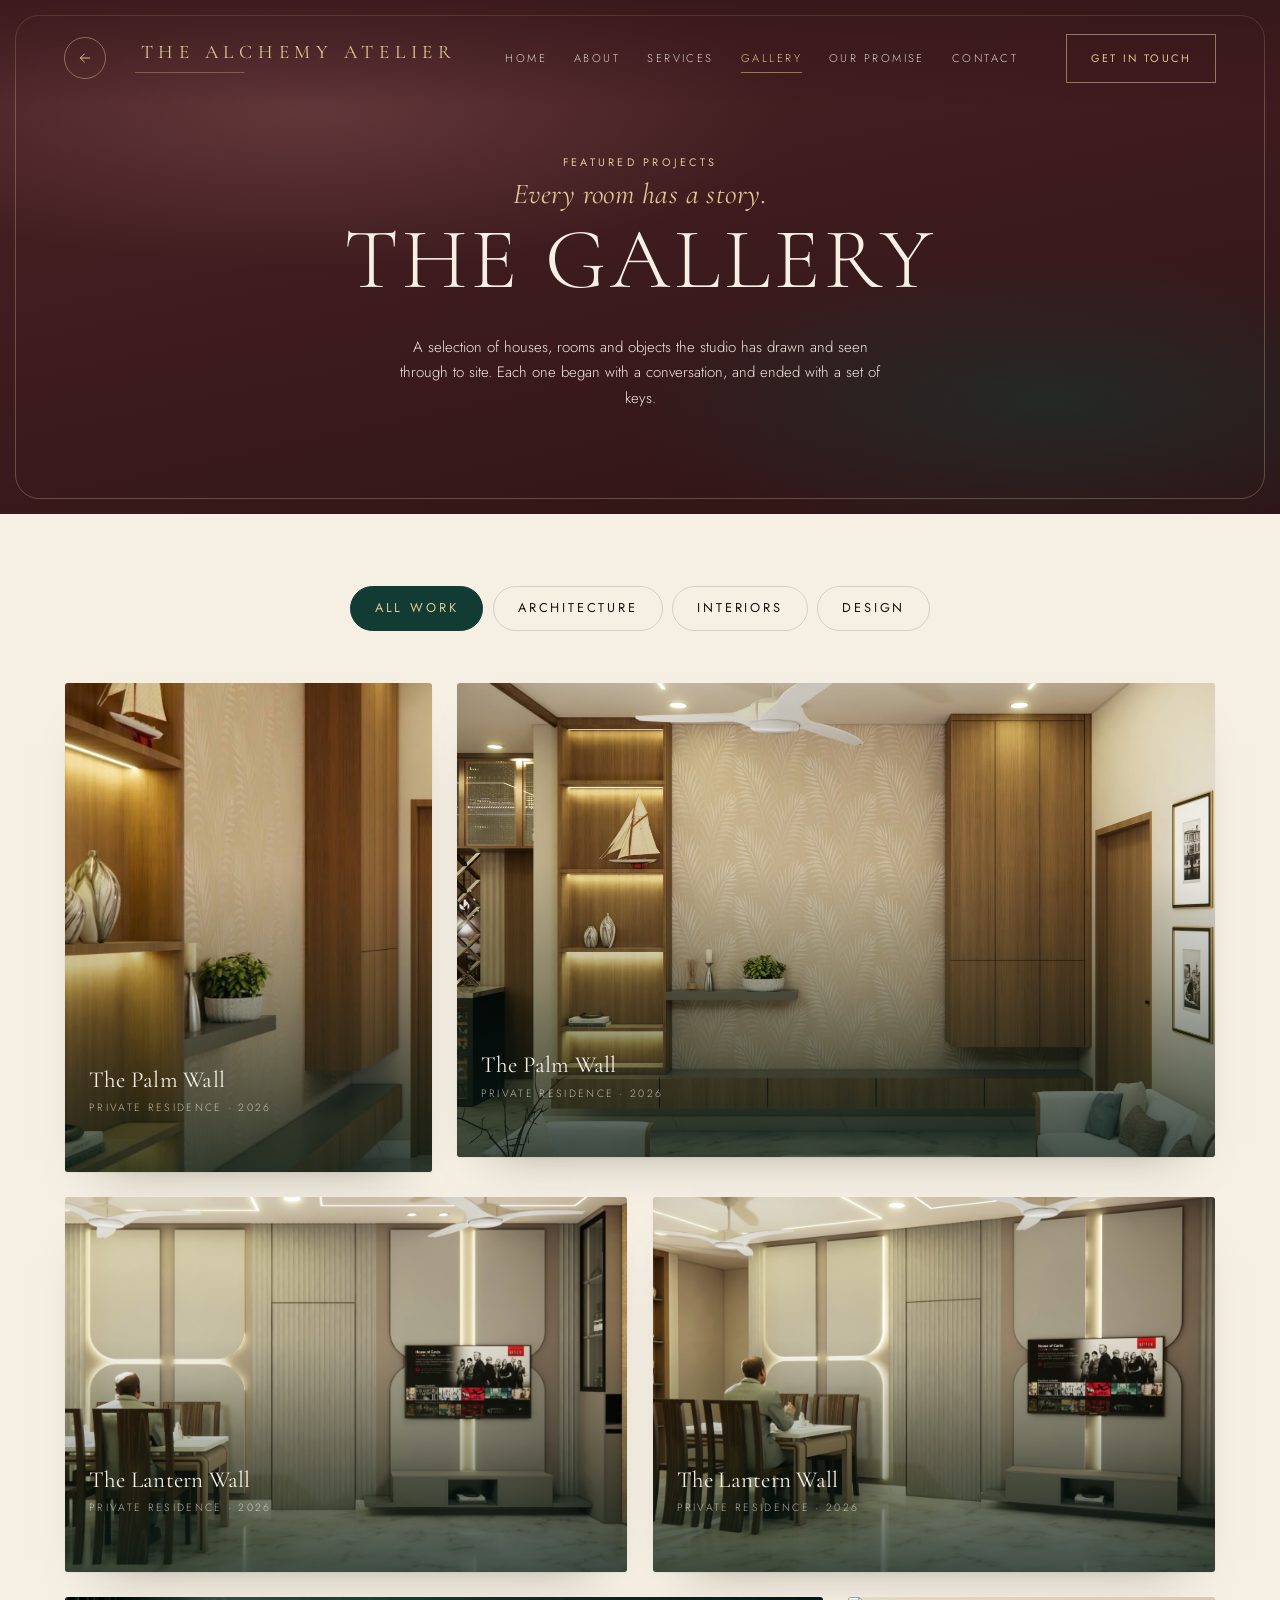
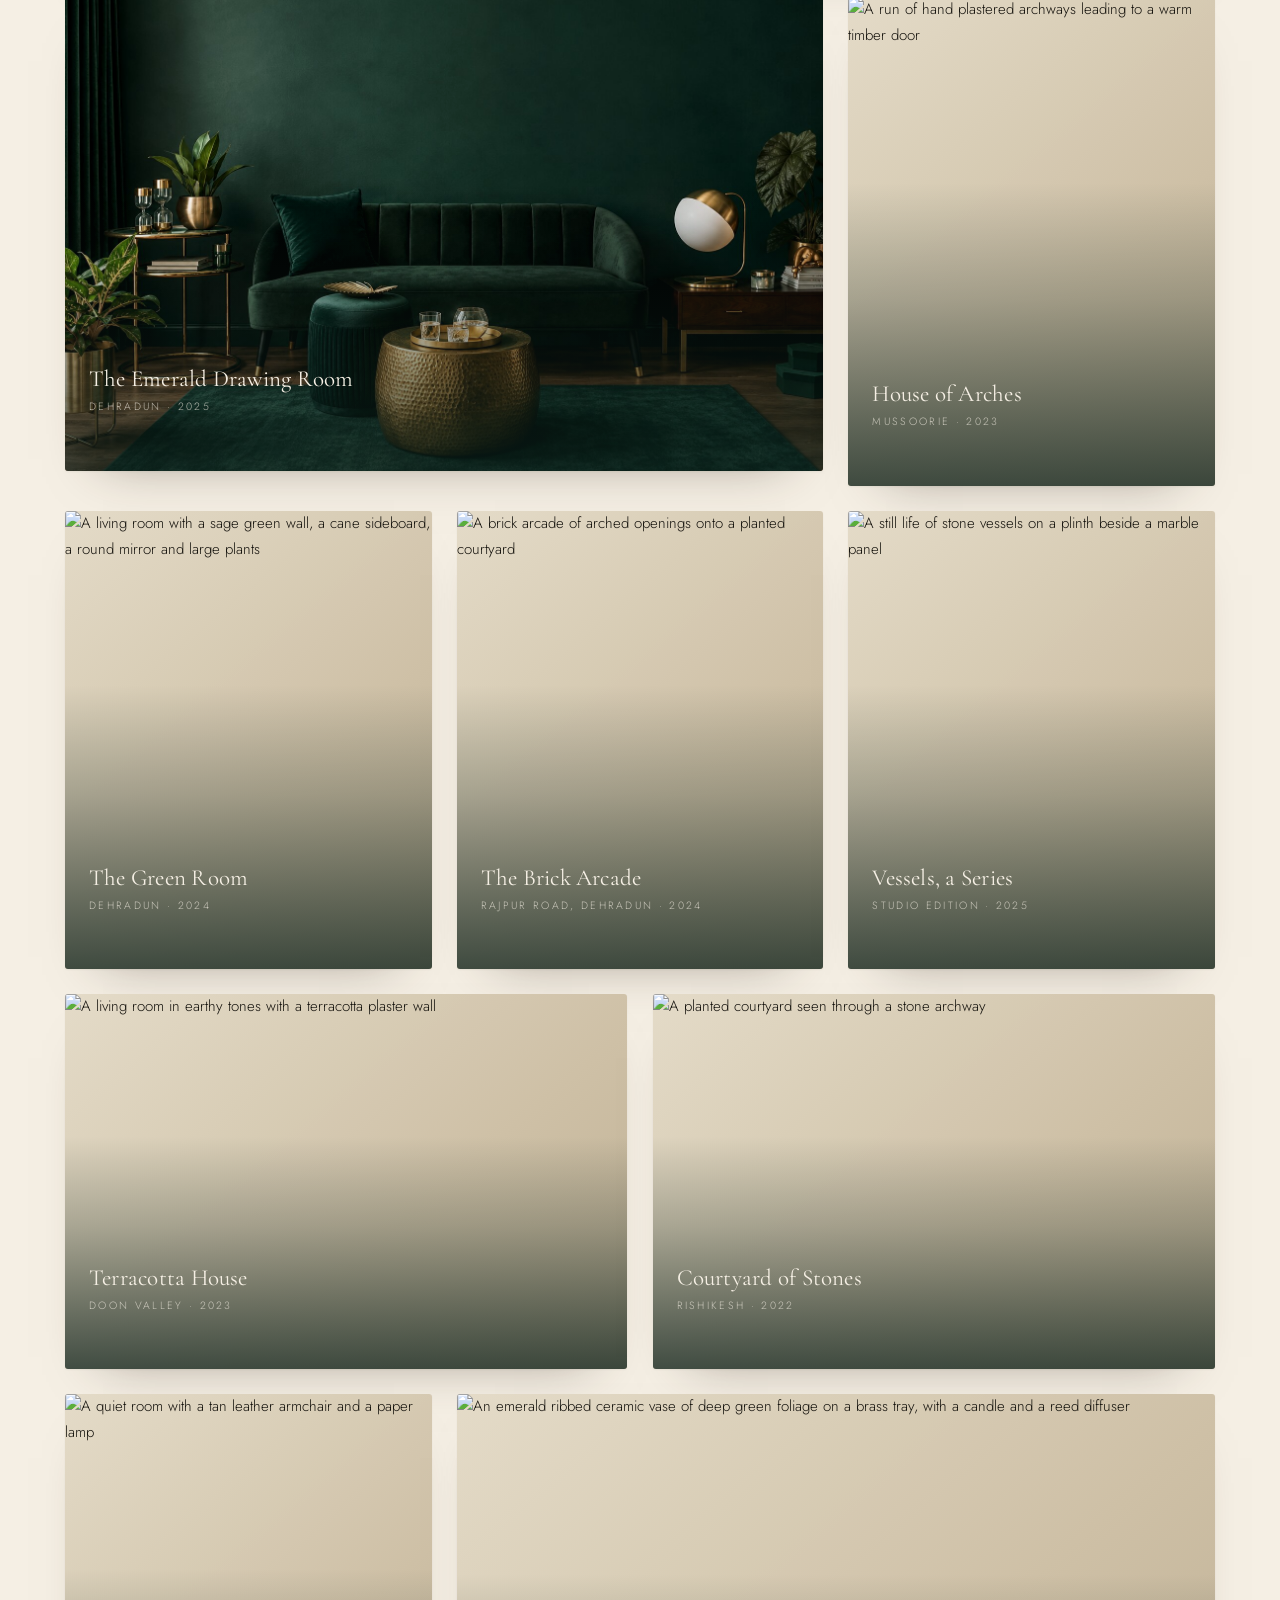
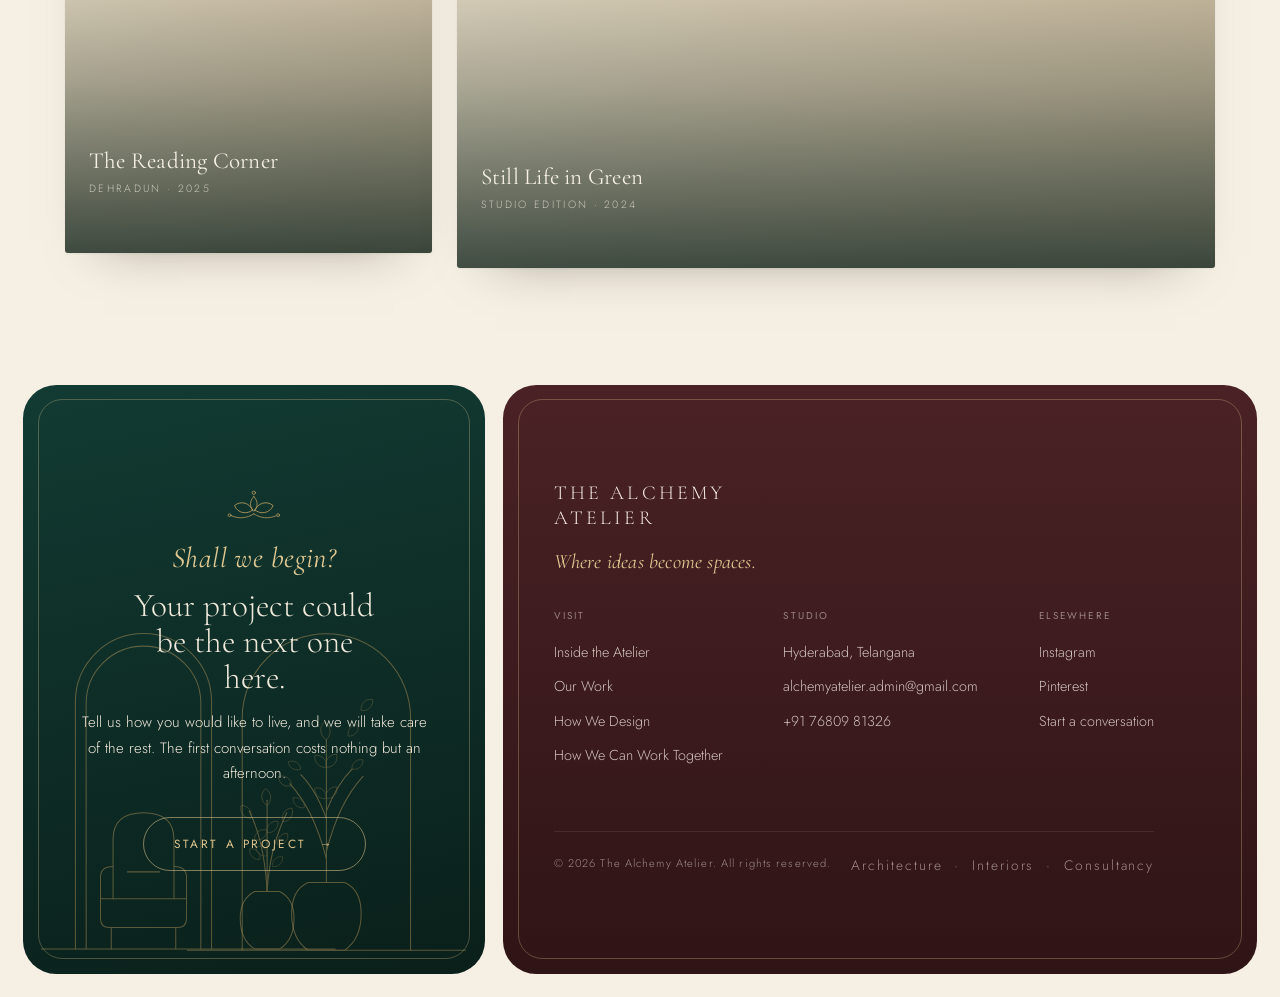
==== commit 315b9a85: "Footer: larger practice line" ====
--- a/gallery.html
+++ b/gallery.html
@@ -428,6 +428,8 @@
 .foot__bar{margin-top:clamp(2.5rem,6vw,4rem);padding-top:1.4rem;border-top:1px solid rgba(245,239,228,.16);
   display:flex;justify-content:space-between;gap:1rem;flex-wrap:wrap;
   font-size:.7rem;opacity:.55;letter-spacing:.1em}
+/* the three practices read a size up from the copyright line beside them */
+.foot__bar>span:last-child{font-size:.86rem;letter-spacing:.14em}
 
 /* ============================================================
    THE FLOATING WAYS TO TALK · held back until the foot of the page
@@ -874,9 +876,7 @@
         <li><a href="index.html#services">How We Can Work Together</a></li>
       </ul></div>
       <div><h5>Studio</h5><ul>
-        <!-- PLACEHOLDER address: swap these two lines for the studio's own -->
-        <li>Studio 04, 12 Rajpur Road</li>
-        <li>Hyderabad</li>
+        <li>Hyderabad, Telangana</li>
         <li><a id="footMail" href="#">&nbsp;</a></li>
         <li><a id="footTel" href="#">&nbsp;</a></li>
       </ul></div>
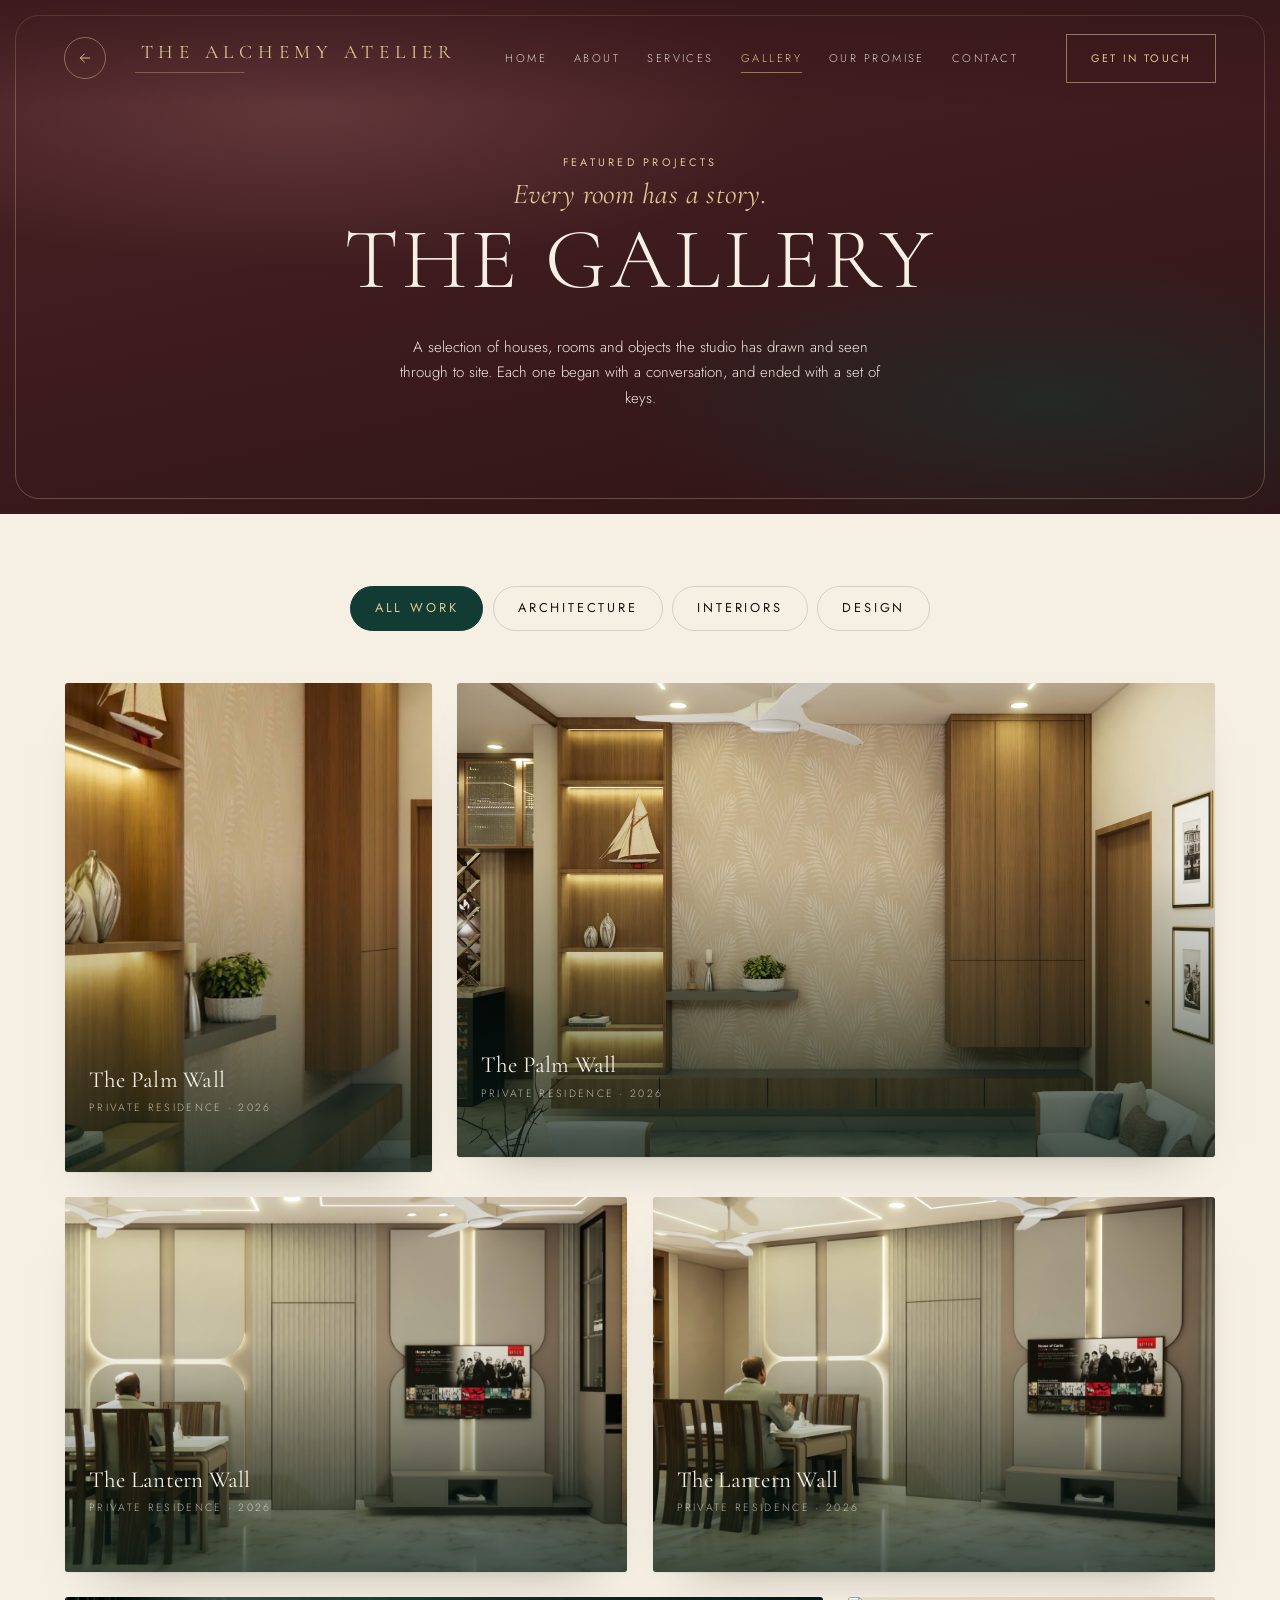
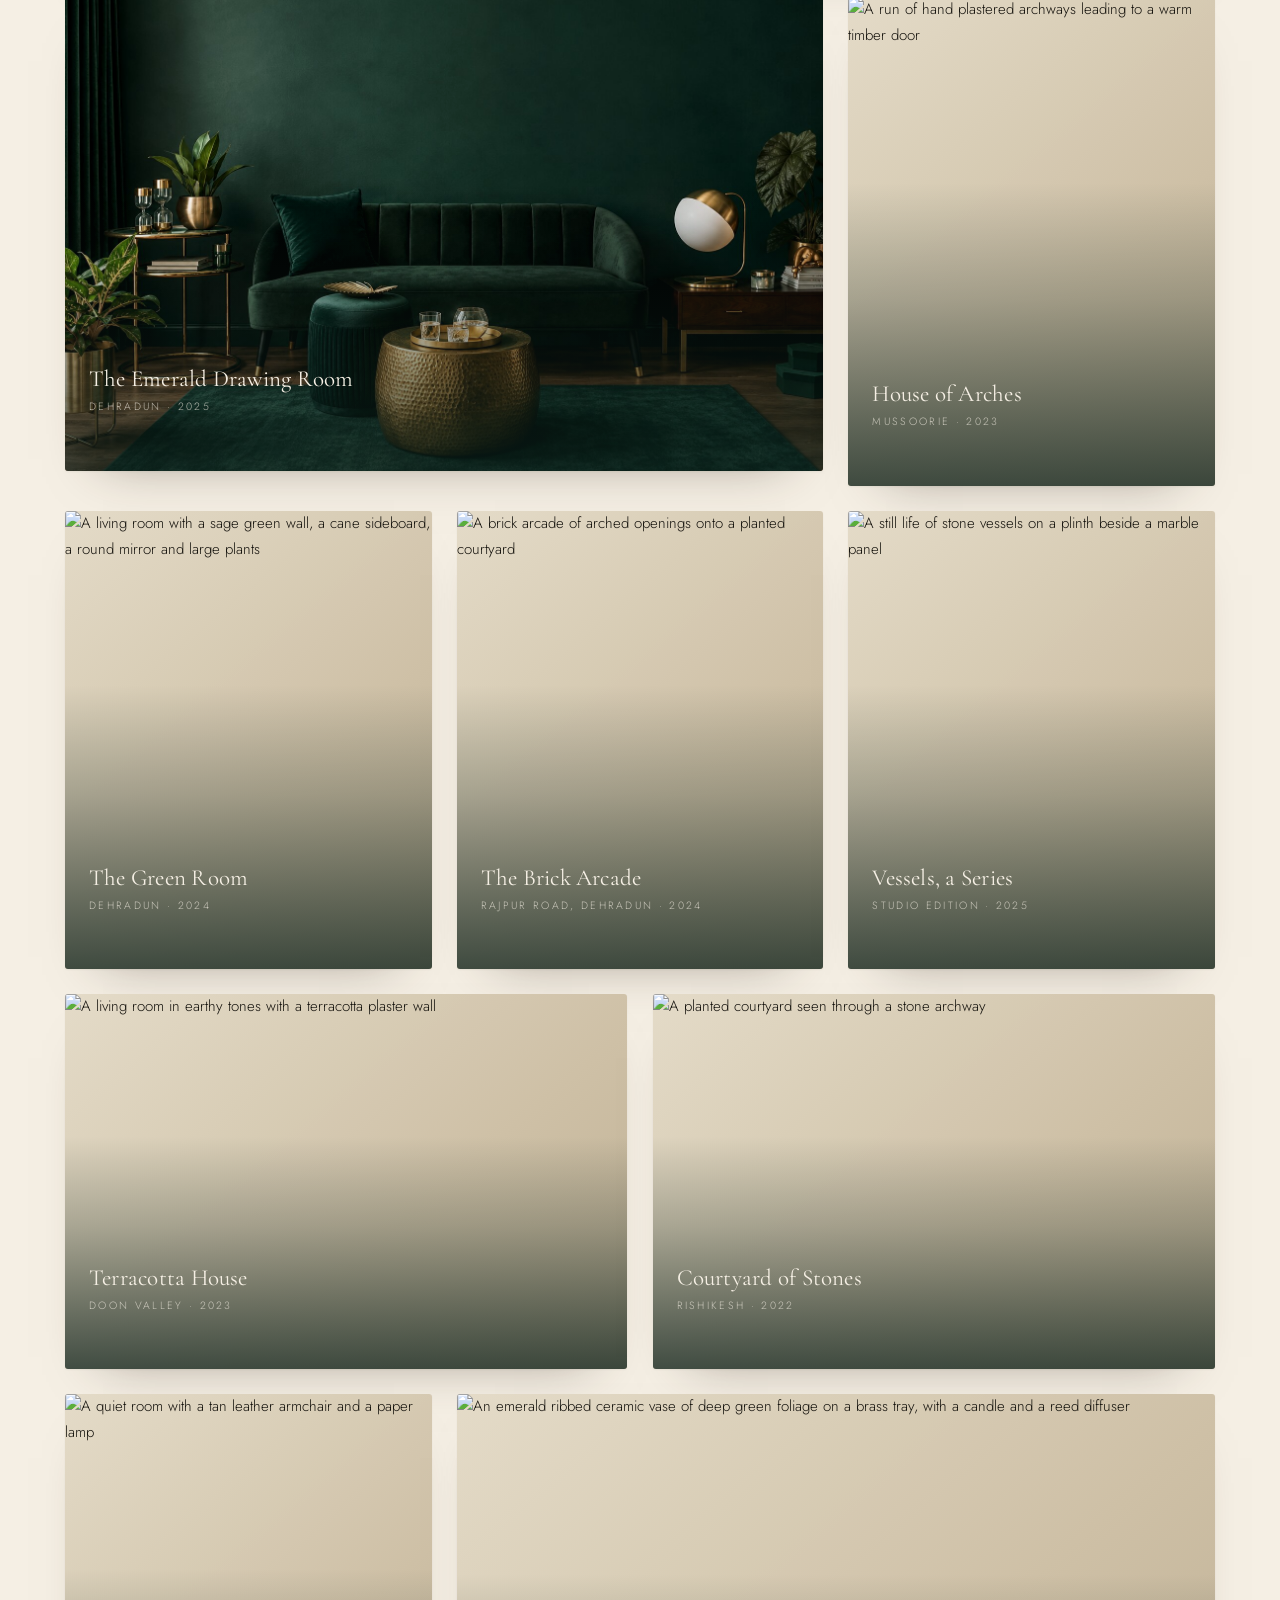
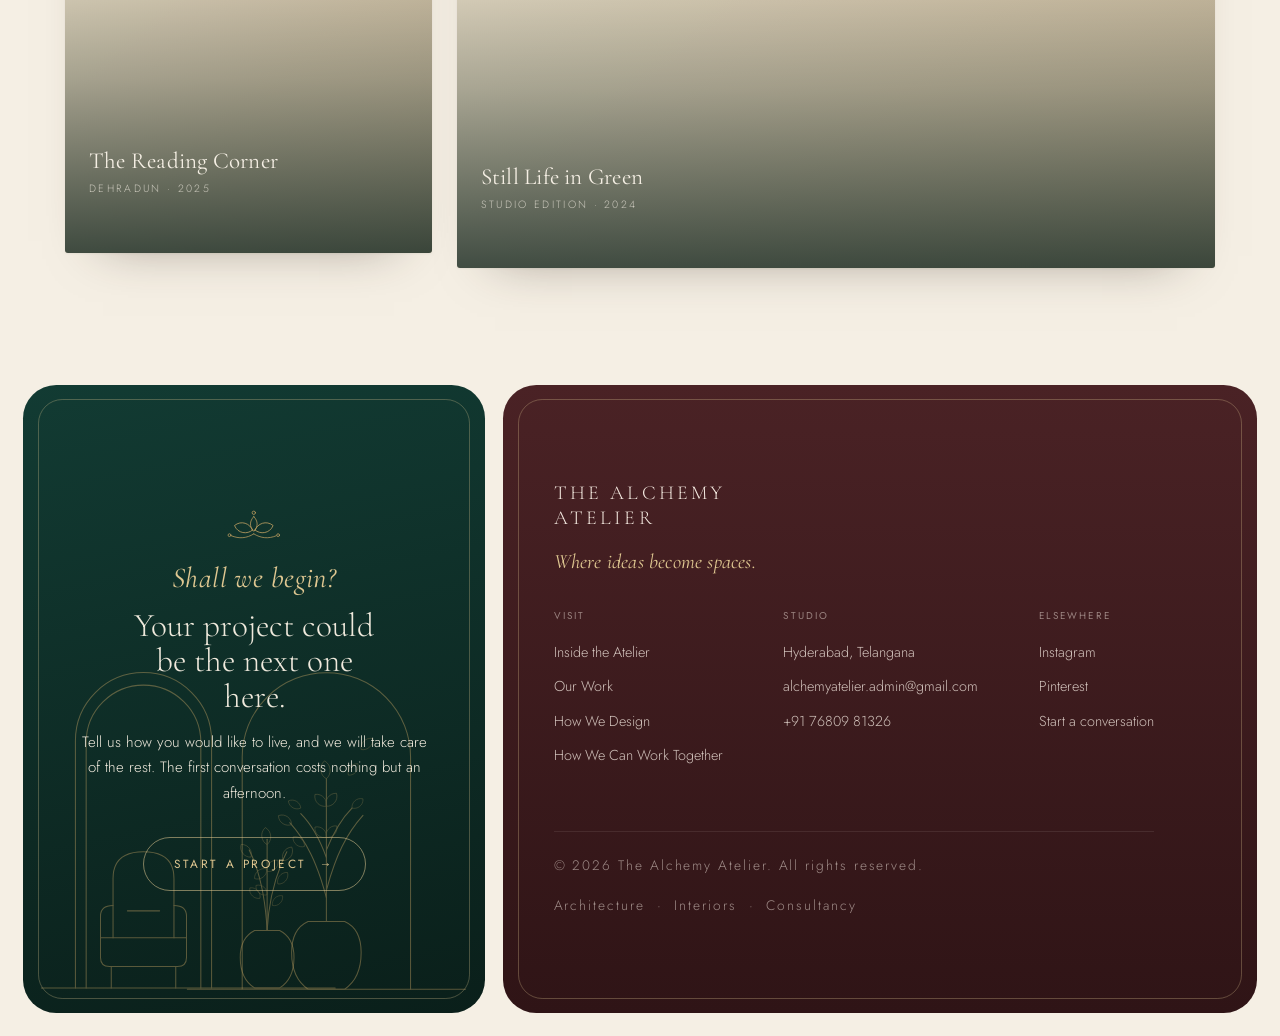
==== commit 4e441061: "Footer: larger copyright line" ====
--- a/gallery.html
+++ b/gallery.html
@@ -428,8 +428,9 @@
 .foot__bar{margin-top:clamp(2.5rem,6vw,4rem);padding-top:1.4rem;border-top:1px solid rgba(245,239,228,.16);
   display:flex;justify-content:space-between;gap:1rem;flex-wrap:wrap;
   font-size:.7rem;opacity:.55;letter-spacing:.1em}
-/* the three practices read a size up from the copyright line beside them */
-.foot__bar>span:last-child{font-size:.86rem;letter-spacing:.14em}
+/* the copyright and the three practices, set a size up from the rest of the bar */
+.foot__bar>span{font-size:.86rem;letter-spacing:.14em}
+.foot__bar>span span{font-size:inherit}
 
 /* ============================================================
    THE FLOATING WAYS TO TALK · held back until the foot of the page
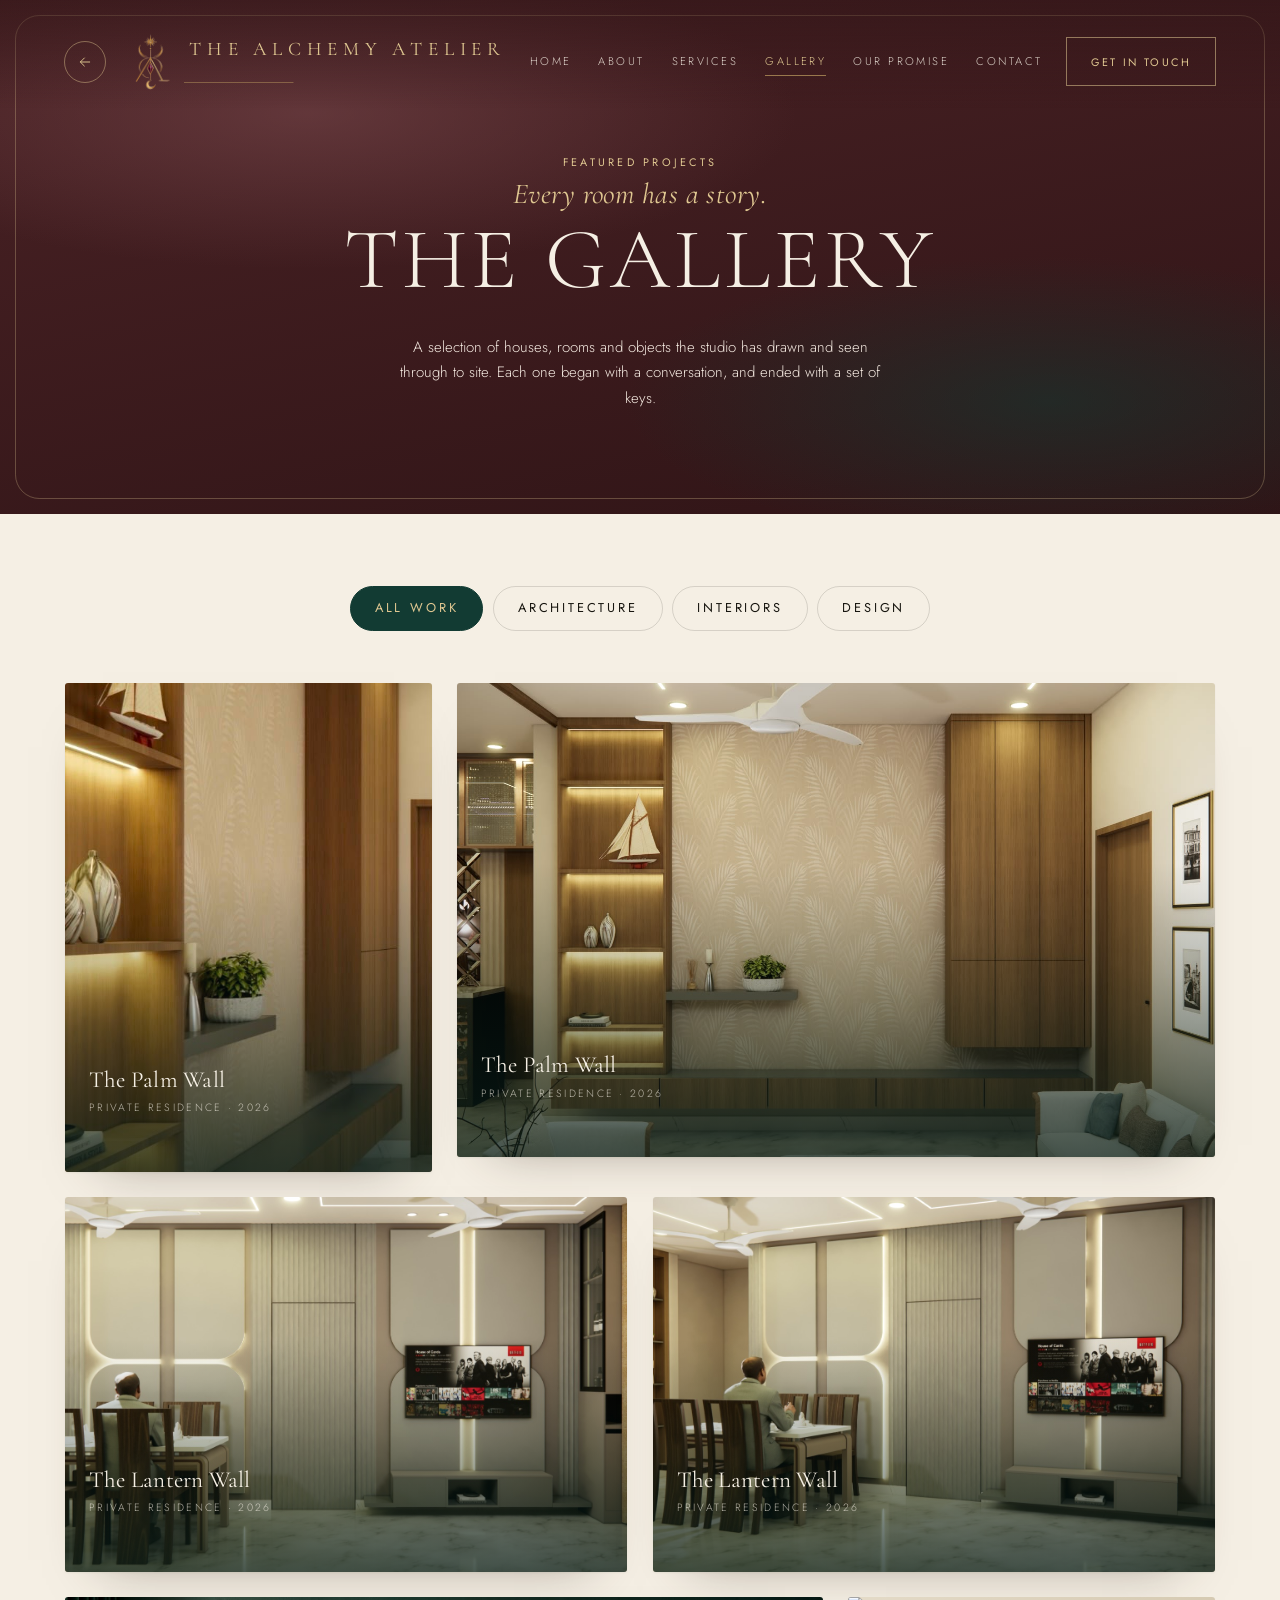
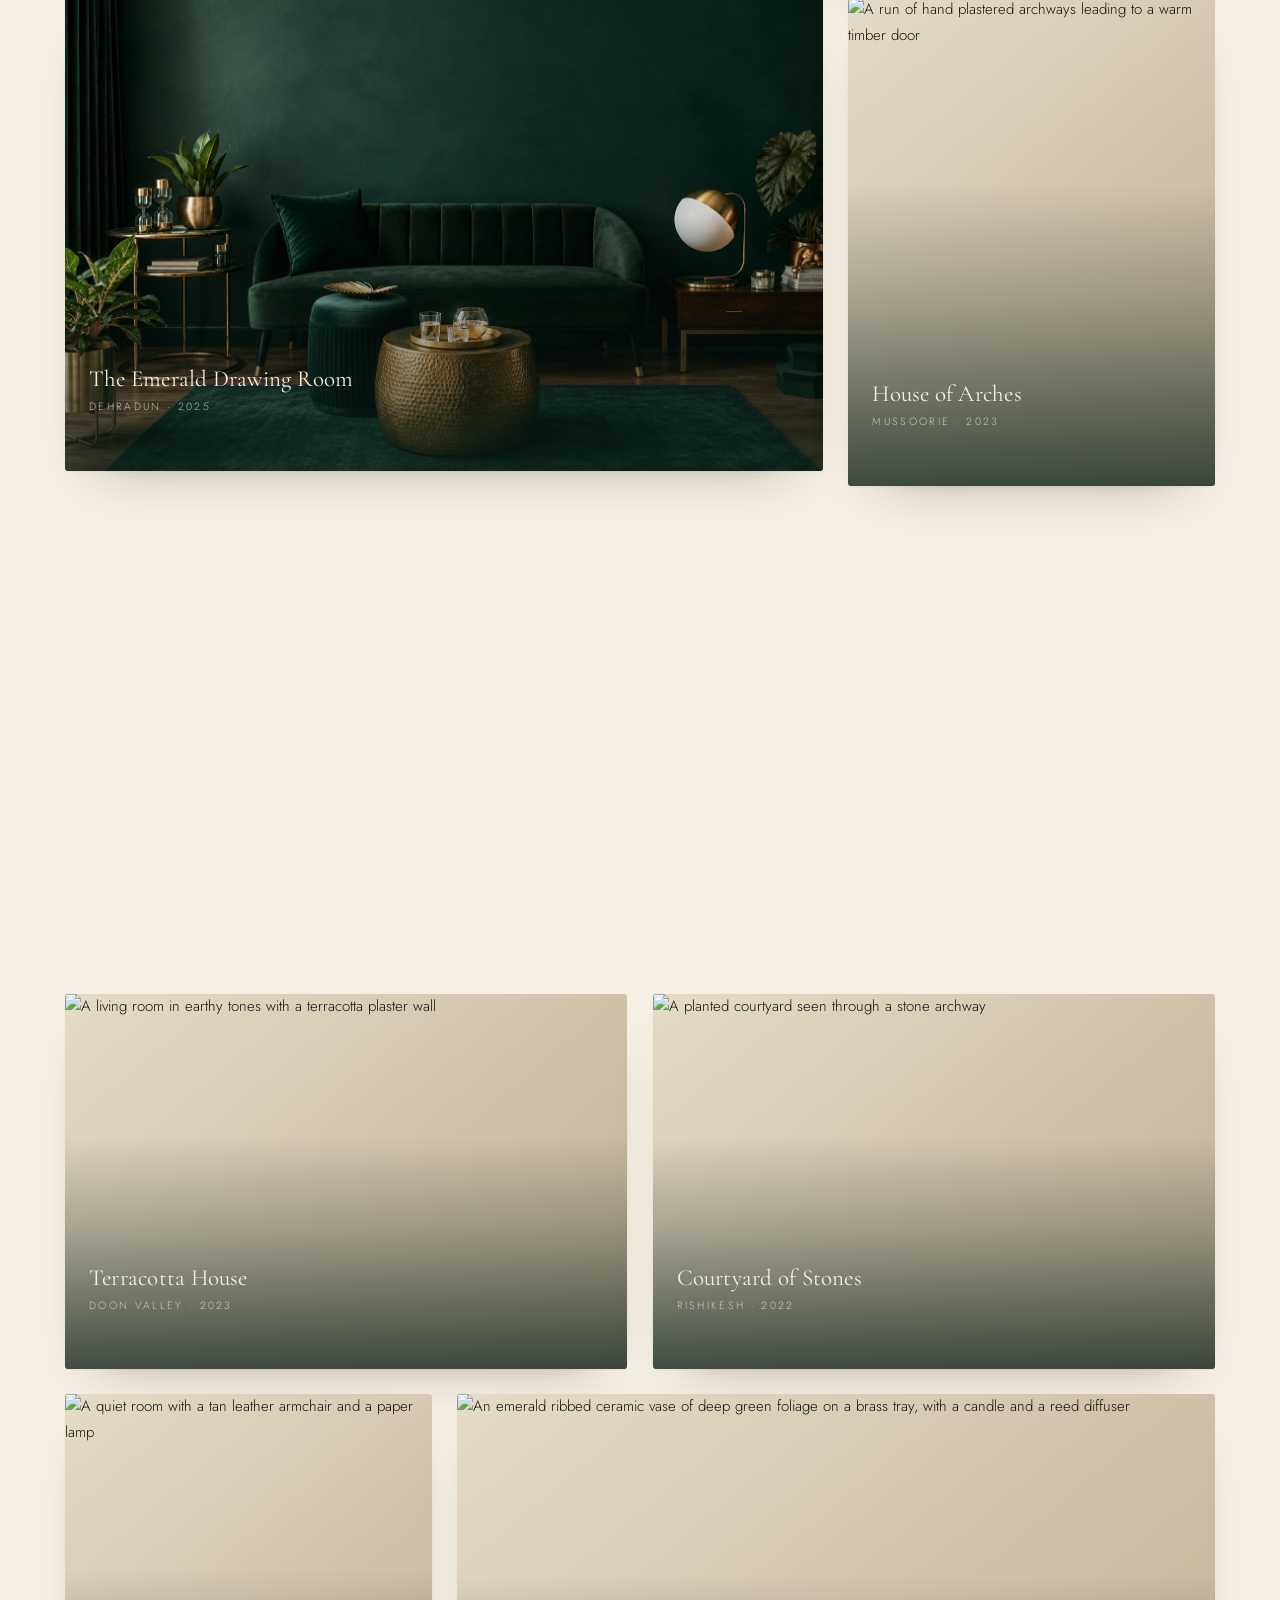
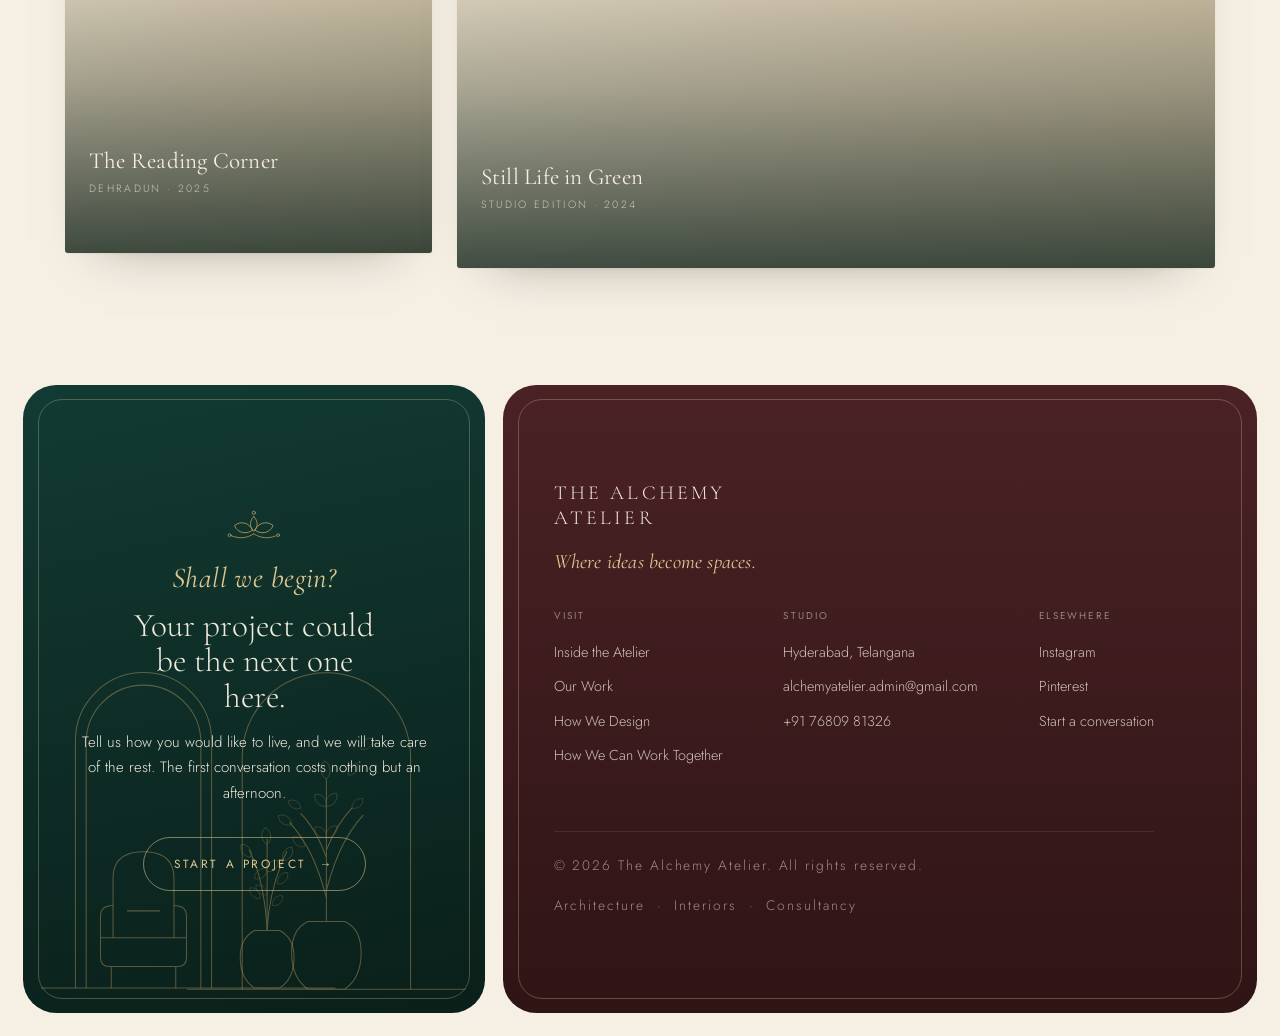
==== commit 6e98b616: "Helpdesk: a Gemini chat that answers from the site, plus logo and contact fixes - helpdesk.js / help" ====
--- a/gallery.html
+++ b/gallery.html
@@ -133,6 +133,11 @@
   color:var(--gold);opacity:.45;transform:scaleX(.34);transform-origin:left;
   transition:transform .6s var(--ease),opacity .6s var(--ease)}
 .brand:hover .brand__rule{transform:scaleX(1);opacity:.8}
+/* the sigil leads the name, as a mark does: the name and its rule sit beside it */
+.brand{display:grid;grid-template-columns:auto auto;align-items:center;column-gap:clamp(.7rem,1.1vw,1rem)}
+.brand__mark{grid-row:1/3;display:block;width:auto;height:clamp(52px,4.4vw,66px);background:none}
+.brand__name,.brand__rule{grid-column:2}
+@media (max-width:420px){.brand__mark{height:44px}.brand{column-gap:.55rem}}
 @media (max-width:420px){.brand__name{letter-spacing:.2em;text-indent:.2em;font-size:.82rem}}
 
 .nav{display:flex;flex:1;align-items:center;justify-content:center;gap:clamp(1rem,2.1vw,2.1rem)}
@@ -517,6 +522,7 @@
 .close > .invite .invite__ttl{font-size:clamp(1.8rem,2.6vw,2.6rem);max-width:16ch}
 .close > .invite .invite__lead{max-width:40ch}
 </style>
+<link rel="stylesheet" href="helpdesk.css">
 </head>
 <body>
 
@@ -525,6 +531,7 @@
     <svg viewBox="0 0 24 24" aria-hidden="true" focusable="false"><path d="M19 12H5M11 6l-6 6 6 6"/></svg>
   </a>
   <a class="brand" href="index.html#top" aria-label="The Alchemy Atelier, home">
+    <img class="brand__mark" src="Gallery/brand-sigil.png" alt="" width="148" height="240">
     <span class="brand__name">The Alchemy Atelier</span>
     <span class="brand__rule" aria-hidden="true"></span>
   </a>
@@ -921,9 +928,9 @@
 
 <!-- ============================================================ THE FLOATING WAYS TO TALK ============================================================ -->
 <div class="wa" id="wa">
-  <a class="wa__btn" id="fabMail" href="index.html#talk" aria-label="Send the studio an enquiry">
-    <span class="wa__lbl" aria-hidden="true">Send an enquiry</span>
-    <svg viewBox="0 0 24 24" aria-hidden="true"><rect x="3" y="5" width="18" height="14" rx="1"/><path d="m3 7 9 6 9-6"/></svg>
+  <a class="wa__btn" id="fabMail" href="index.html#talk" aria-label="Open the studio helpdesk">
+    <span class="wa__lbl" aria-hidden="true">Helpdesk</span>
+    <svg viewBox="0 0 24 24" aria-hidden="true"><path d="M5 12.5V11a7 7 0 0 1 14 0v1.5"/><rect x="3" y="12.5" width="4" height="6" rx="1.6"/><rect x="17" y="12.5" width="4" height="6" rx="1.6"/><path d="M19 18.5v.4a2.6 2.6 0 0 1-2.6 2.6H14"/></svg>
   </a>
   <a class="wa__btn" id="fabCall" href="#" aria-label="Call the studio">
     <span class="wa__lbl" aria-hidden="true">Call now</span>
@@ -1158,5 +1165,6 @@
   });
 })();
 </script>
+<script src="helpdesk.js" defer></script>
 </body>
 </html>
--- a/helpdesk.css
+++ b/helpdesk.css
@@ -0,0 +1,195 @@
+/* ============================================================
+   THE HELPDESK · the chat behind the headset in the corner.
+   dressed as the enquiry panel is, cream and maroon under an
+   emerald head, so the two read as one desk
+   ============================================================ */
+.hd{
+  position:fixed;inset:0;z-index:220;
+  display:flex;align-items:flex-end;justify-content:flex-end;
+  padding:clamp(12px,2.4vw,30px);
+  background:rgba(14,26,22,0);
+  opacity:0;visibility:hidden;
+  transition:opacity .4s cubic-bezier(.4,0,.7,.2),background .4s cubic-bezier(.4,0,.7,.2),visibility 0s linear .4s;
+}
+.hd[hidden]{display:none}
+.hd.is-open{
+  opacity:1;visibility:visible;background:rgba(14,26,22,.45);
+  transition:opacity .5s cubic-bezier(.16,1,.3,1),background .5s cubic-bezier(.16,1,.3,1),visibility 0s;
+}
+html.hd-locked,html.hd-locked body{overflow:hidden}
+
+.hd__card{
+  position:relative;width:min(420px,100%);height:min(660px,100%);
+  display:flex;flex-direction:column;overflow:hidden;
+  background:var(--cream,#F5EFE4);color:var(--charcoal,#2B2620);
+  border:1px solid rgba(192,160,98,.4);
+  box-shadow:0 40px 90px -40px rgba(9,20,16,.85);
+  font-family:var(--sans,'Jost',-apple-system,BlinkMacSystemFont,'Segoe UI',Helvetica,Arial,sans-serif);
+  font-weight:300;
+  transform:translateY(16px);transition:transform .55s cubic-bezier(.16,1,.3,1);
+}
+.hd.is-open .hd__card{transform:none}
+
+/* ---------- the head ---------- */
+.hd__head{
+  position:relative;flex:0 0 auto;
+  padding:1.2rem 4.2rem 1.1rem 1.4rem;
+  background:var(--emerald,#123B33);color:var(--cream,#F5EFE4);
+  border-bottom:1px solid rgba(223,199,145,.3);
+}
+.hd__eyebrow{
+  margin:0;font-size:.64rem;letter-spacing:.3em;text-transform:uppercase;
+  color:var(--gold-soft,#DFC791);
+}
+.hd__ttl{
+  margin:.35rem 0 0;font-family:var(--serif,'Cormorant Garamond',Georgia,serif);
+  font-weight:400;font-size:1.55rem;line-height:1.1;letter-spacing:.12em;text-transform:uppercase;
+}
+.hd__close{
+  position:absolute;top:50%;right:1.1rem;transform:translateY(-50%);
+  width:36px;aspect-ratio:1;border-radius:50%;cursor:pointer;
+  display:grid;place-items:center;font-size:1.15rem;line-height:1;
+  background:transparent;color:var(--cream,#F5EFE4);border:1px solid rgba(223,199,145,.4);
+  transition:transform .4s cubic-bezier(.19,1,.22,1),background .4s,color .4s;
+}
+.hd__close:hover{transform:translateY(-50%) rotate(90deg);background:var(--gold,#C0A062);color:var(--emerald-deep,#0B2721)}
+.hd__close:focus-visible{outline:2px solid var(--gold,#C0A062);outline-offset:3px}
+
+/* ---------- the conversation ---------- */
+.hd__log{
+  flex:1 1 auto;overflow-y:auto;overscroll-behavior:contain;
+  display:flex;flex-direction:column;gap:.7rem;
+  padding:1.2rem 1.2rem 1rem;
+}
+.hd__msg{
+  max-width:88%;padding:.75rem .95rem;
+  font-size:.9rem;line-height:1.6;overflow-wrap:anywhere;
+}
+.hd__msg p{margin:0}
+.hd__msg p+p,.hd__msg p+ul,.hd__msg ul+p{margin-top:.5rem}
+.hd__msg ul{margin:.3rem 0 0;padding-left:1.1rem}
+.hd__msg li+li{margin-top:.2rem}
+.hd__msg b{font-weight:500}
+.hd__msg--them{
+  align-self:flex-start;background:#FFFDF8;border:1px solid rgba(23,21,15,.12);
+}
+.hd__msg--me{
+  align-self:flex-end;white-space:pre-wrap;
+  background:var(--emerald,#123B33);color:var(--cream,#F5EFE4);
+}
+.hd__msg--err{border-color:rgba(74,34,37,.45);color:var(--maroon,#4A2225)}
+.hd__src{
+  margin-top:.55rem !important;padding-top:.5rem;border-top:1px solid rgba(23,21,15,.1);
+  font-size:.74rem;color:var(--muted,rgba(23,21,15,.62));
+}
+.hd__src a{color:var(--maroon,#4A2225);text-decoration:underline;text-underline-offset:2px}
+.hd__src a:hover{color:var(--accent,#8A6729)}
+
+/* the three dots while an answer is being written */
+.hd__typing{display:flex;gap:.3rem;padding:.95rem 1rem}
+.hd__typing span{
+  width:6px;height:6px;border-radius:50%;background:var(--accent,#8A6729);
+  animation:hd-dot 1.2s infinite ease-in-out;
+}
+.hd__typing span:nth-child(2){animation-delay:.15s}
+.hd__typing span:nth-child(3){animation-delay:.3s}
+@keyframes hd-dot{0%,60%,100%{opacity:.25;transform:none}30%{opacity:1;transform:translateY(-3px)}}
+
+/* questions to begin with, before anything is asked */
+.hd__sugs{display:flex;flex-wrap:wrap;gap:.45rem;margin-top:.1rem}
+.hd__sug{
+  cursor:pointer;padding:.5rem .8rem;font:inherit;font-size:.8rem;line-height:1.3;text-align:left;
+  background:transparent;color:var(--maroon,#4A2225);border:1px solid rgba(74,34,37,.35);border-radius:0;
+  transition:background .35s,color .35s,border-color .35s;
+}
+.hd__sug:hover{background:var(--maroon,#4A2225);color:var(--cream,#F5EFE4);border-color:var(--maroon,#4A2225)}
+.hd__sug:focus-visible{outline:2px solid var(--maroon,#4A2225);outline-offset:2px}
+
+/* ---------- a person, whenever one is wanted ---------- */
+.hd__people{
+  flex:0 0 auto;display:flex;flex-wrap:wrap;align-items:center;gap:.4rem .5rem;
+  padding:.7rem 1.2rem;border-top:1px solid rgba(23,21,15,.12);
+  transition:background .5s;
+}
+.hd__people-lbl{
+  margin-right:.2rem;font-size:.62rem;letter-spacing:.18em;text-transform:uppercase;
+  color:var(--muted,rgba(23,21,15,.62));
+}
+.hd__person{
+  cursor:pointer;padding:.38rem .7rem;font:inherit;font-size:.74rem;
+  background:transparent;color:var(--charcoal,#2B2620);text-decoration:none;
+  border:1px solid rgba(23,21,15,.22);border-radius:0;
+  transition:background .35s,color .35s,border-color .35s;
+}
+.hd__person:hover{background:var(--emerald,#123B33);color:var(--cream,#F5EFE4);border-color:var(--emerald,#123B33)}
+.hd__person:focus-visible{outline:2px solid var(--maroon,#4A2225);outline-offset:2px}
+/* when a person is the answer, the row says so */
+.hd__people--on{background:rgba(192,160,98,.14)}
+.hd__people--on .hd__person{border-color:var(--maroon,#4A2225);color:var(--maroon,#4A2225)}
+.hd__people--on [data-to="enq"]{background:var(--maroon,#4A2225);color:var(--cream,#F5EFE4)}
+.hd__people--on [data-to="enq"]:hover{background:var(--maroon-deep,#2F1416);border-color:var(--maroon-deep,#2F1416)}
+
+/* ---------- asking ---------- */
+.hd__form{
+  flex:0 0 auto;display:flex;align-items:flex-end;gap:.5rem;
+  padding:.8rem 1.2rem .5rem;border-top:1px solid rgba(23,21,15,.12);
+}
+.hd__form textarea{
+  flex:1 1 auto;min-width:0;resize:none;max-height:140px;
+  padding:.7rem .85rem;font:inherit;font-size:.9rem;line-height:1.5;color:var(--charcoal,#2B2620);
+  background:#FFFDF8;border:1px solid rgba(23,21,15,.2);border-radius:0;
+  transition:border-color .4s,background .4s;
+}
+.hd__form textarea:focus{outline:0;border-color:var(--maroon,#4A2225);background:#fff}
+.hd__form textarea::placeholder{color:rgba(23,21,15,.4)}
+.hd__send{
+  flex:0 0 auto;width:46px;height:46px;cursor:pointer;display:grid;place-items:center;
+  background:var(--maroon,#4A2225);color:var(--cream,#F5EFE4);border:1px solid var(--maroon,#4A2225);border-radius:0;
+  transition:background .4s,transform .4s;
+}
+.hd__send:hover{background:var(--maroon-deep,#2F1416);transform:translateY(-1px)}
+.hd__send:focus-visible{outline:2px solid var(--maroon,#4A2225);outline-offset:3px}
+.hd__send[disabled]{opacity:.5;cursor:default;transform:none}
+.hd__send svg{width:20px;height:20px;fill:none;stroke:currentColor;stroke-width:1.5;stroke-linecap:round;stroke-linejoin:round}
+.hd__note{
+  flex:0 0 auto;margin:0;padding:0 1.2rem .9rem;
+  font-size:.68rem;line-height:1.5;color:var(--muted,rgba(23,21,15,.62));
+}
+.hd__sr{position:absolute;width:1px;height:1px;overflow:hidden;clip:rect(0 0 0 0);white-space:nowrap}
+
+/* ---------- a headset of its own, on pages without corner buttons ---------- */
+.hd-fab{
+  position:fixed;right:clamp(16px,2.6vw,36px);bottom:clamp(16px,2.6vw,36px);z-index:130;
+  width:52px;height:52px;border-radius:50%;cursor:pointer;
+  display:grid;place-items:center;
+  background:var(--emerald,#123B33);color:var(--gold-soft,#DFC791);
+  border:1px solid rgba(223,199,145,.3);
+  box-shadow:0 10px 24px -12px rgba(23,21,15,.55);
+  transition:background .45s,color .45s,transform .45s;
+}
+.hd-fab:hover{background:var(--gold,#C0A062);color:var(--emerald-deep,#0B2721);transform:translateY(-2px)}
+.hd-fab:focus-visible{outline:2px solid var(--gold,#C0A062);outline-offset:3px}
+.hd-fab svg{width:22px;height:22px;fill:none;stroke:currentColor;stroke-width:1.4;stroke-linecap:round;stroke-linejoin:round}
+.hd-fab__lbl{
+  position:absolute;right:calc(100% + .6rem);top:50%;transform:translateY(-50%) translateX(6px);
+  white-space:nowrap;pointer-events:none;opacity:0;
+  padding:.5rem .8rem;background:var(--ink,#17150F);color:var(--cream,#F5EFE4);
+  font-family:var(--sans,'Jost',sans-serif);font-size:.66rem;letter-spacing:.16em;text-transform:uppercase;
+  transition:opacity .4s,transform .4s;
+}
+.hd-fab:hover .hd-fab__lbl,.hd-fab:focus-visible .hd-fab__lbl{opacity:1;transform:translateY(-50%)}
+
+/* ---------- a phone: the panel takes the whole screen ---------- */
+@media (max-width:560px){
+  .hd{padding:0}
+  .hd__card{width:100%;height:100%;height:100dvh;border:0}
+  .hd__msg{max-width:92%}
+  .hd-fab{width:46px;height:46px}
+  .hd-fab svg{width:19px;height:19px}
+  .hd-fab__lbl{display:none}
+}
+
+@media (prefers-reduced-motion:reduce){
+  .hd,.hd.is-open,.hd__card,.hd__close,.hd-fab{transition:none}
+  .hd__typing span{animation:none;opacity:.6}
+}
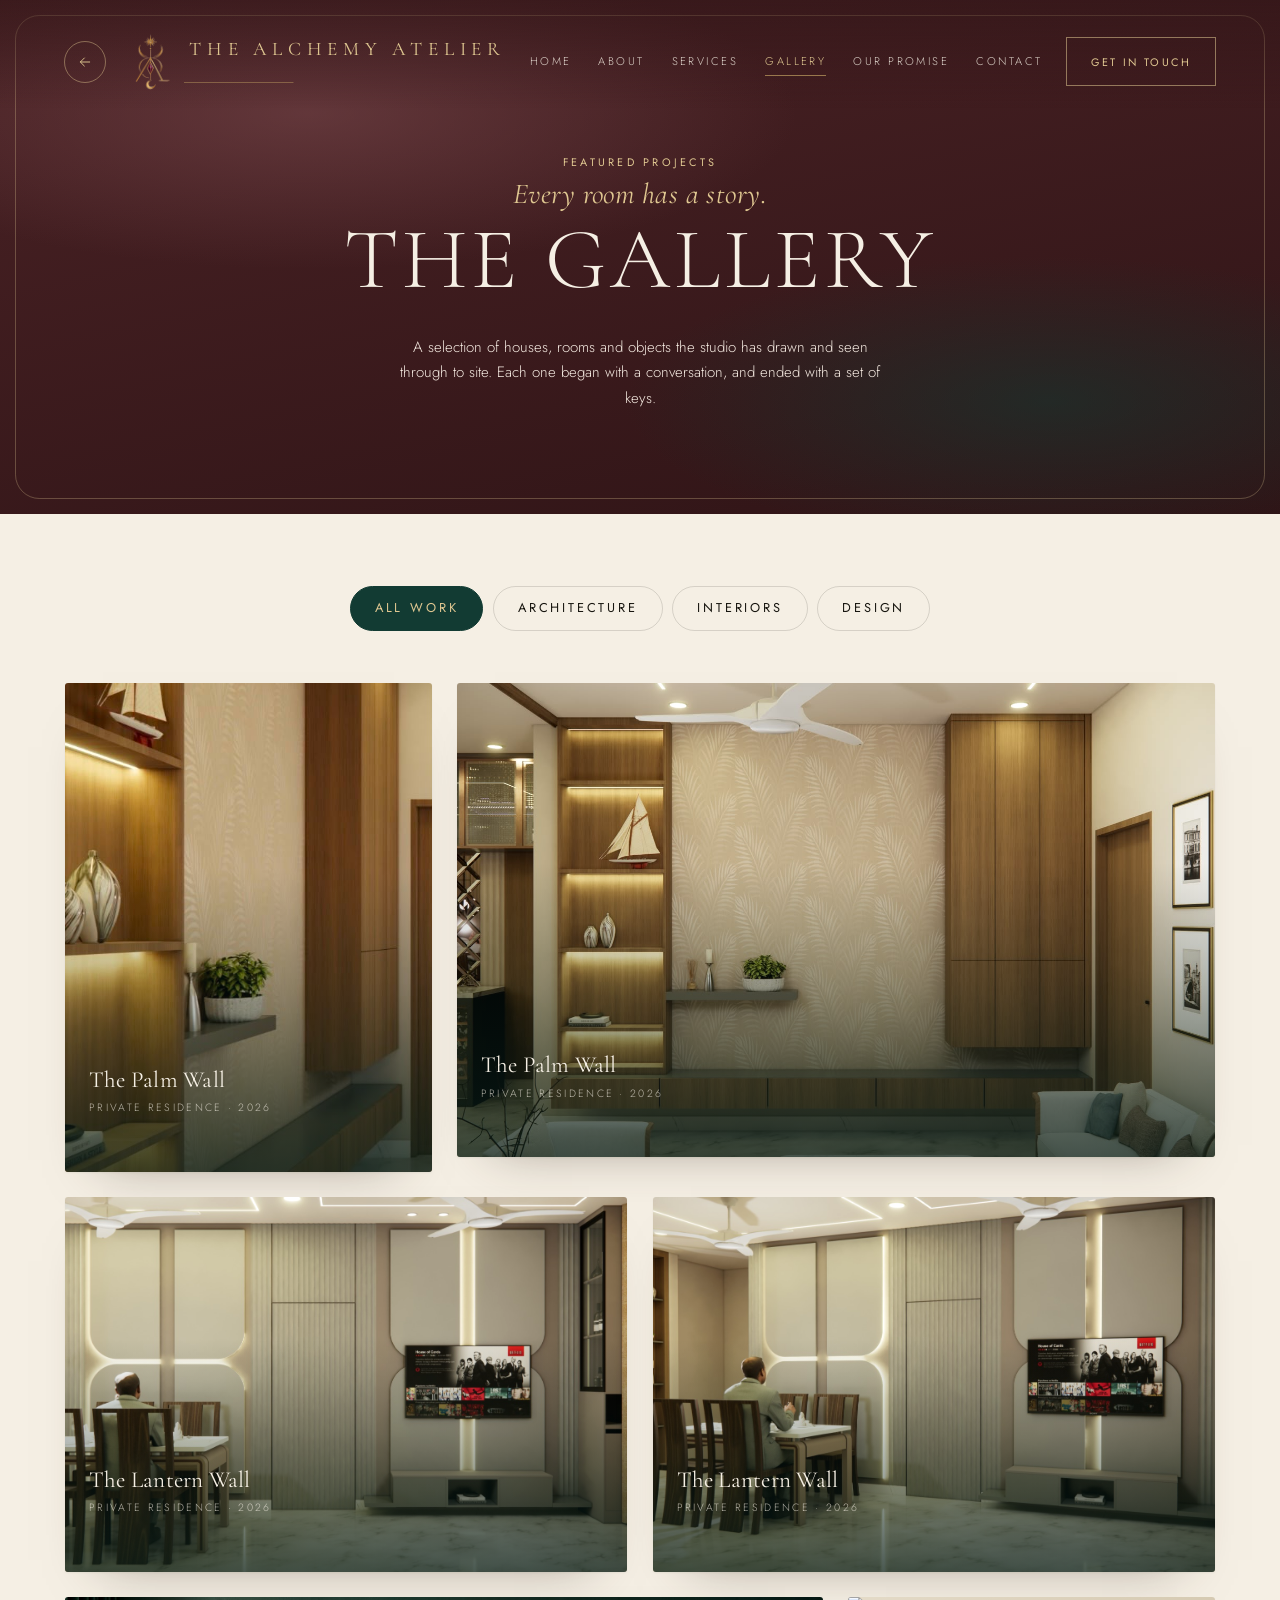
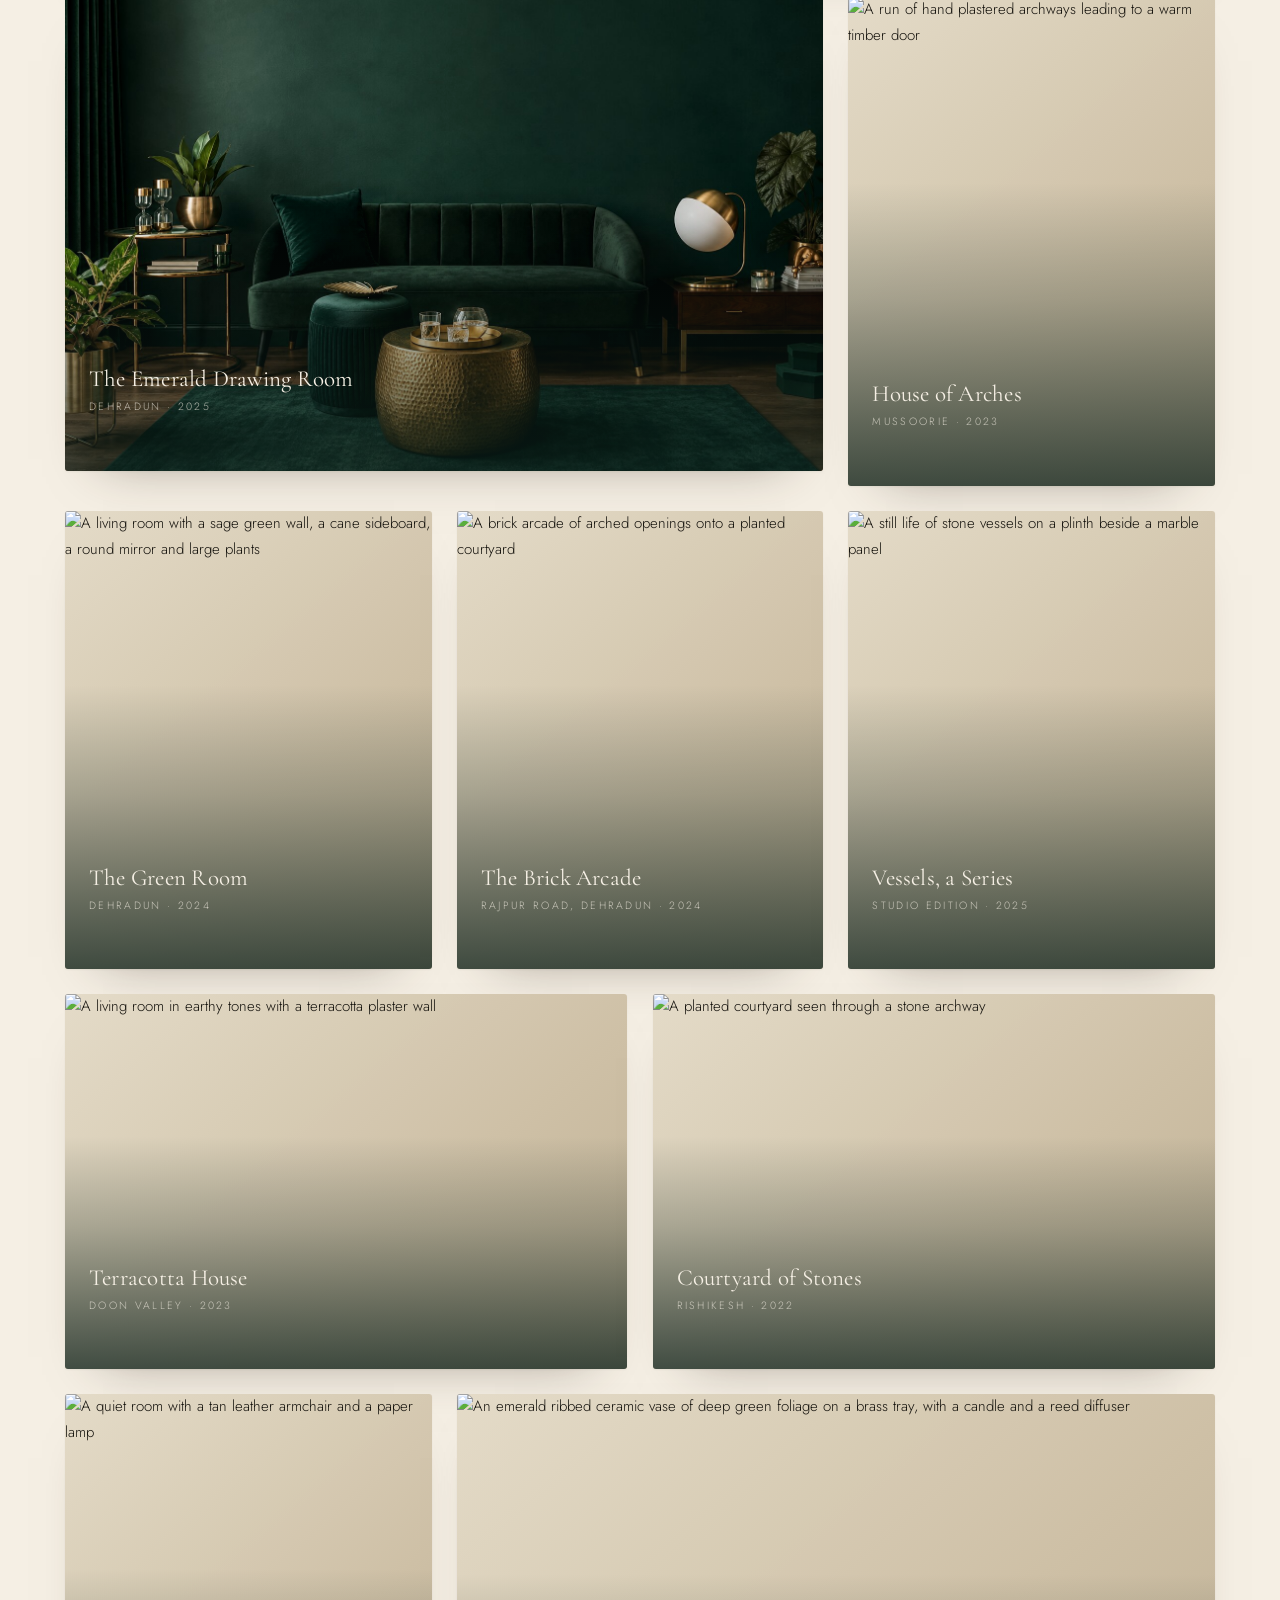
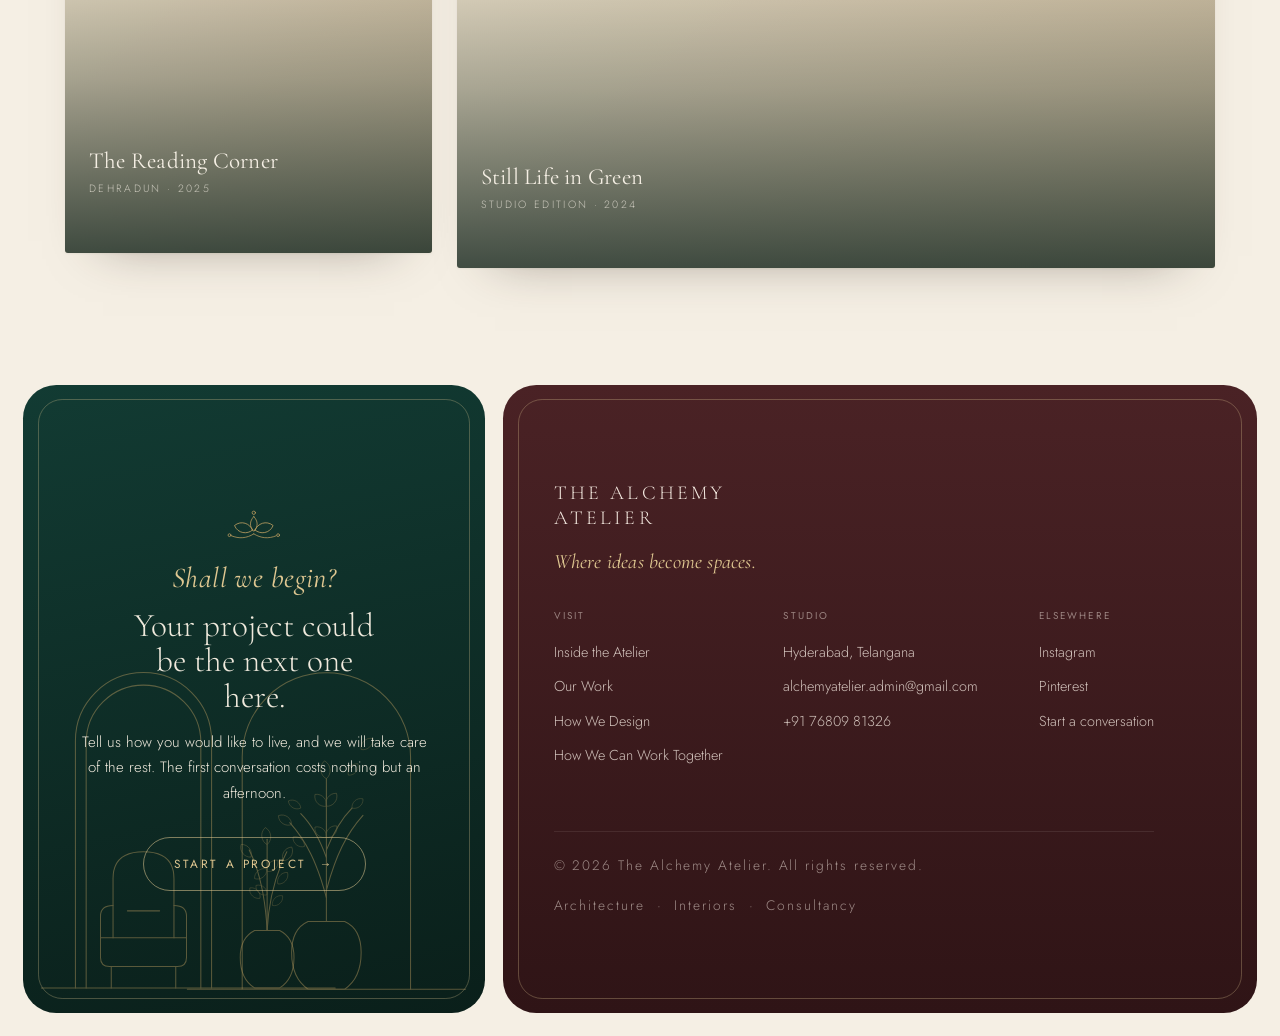
==== commit 4a467c69: "Keep the cream: ask browsers and dark-mode extensions not to darken the site Chrome's Auto Dark Mode" ====
--- a/gallery.html
+++ b/gallery.html
@@ -3,6 +3,10 @@
 <head>
 <meta charset="UTF-8">
 <meta name="viewport" content="width=device-width, initial-scale=1, viewport-fit=cover">
+<!-- the site is drawn in cream and ink: browsers and dark-mode extensions
+     are asked not to repaint it dark -->
+<meta name="color-scheme" content="only light">
+<meta name="darkreader-lock">
 <title>Gallery · The Alchemy Atelier</title>
 <meta name="description" content="Featured projects from The Alchemy Atelier: architecture, interiors and design, drawn slowly and built to age well.">
 <link rel="preconnect" href="https://fonts.googleapis.com">
